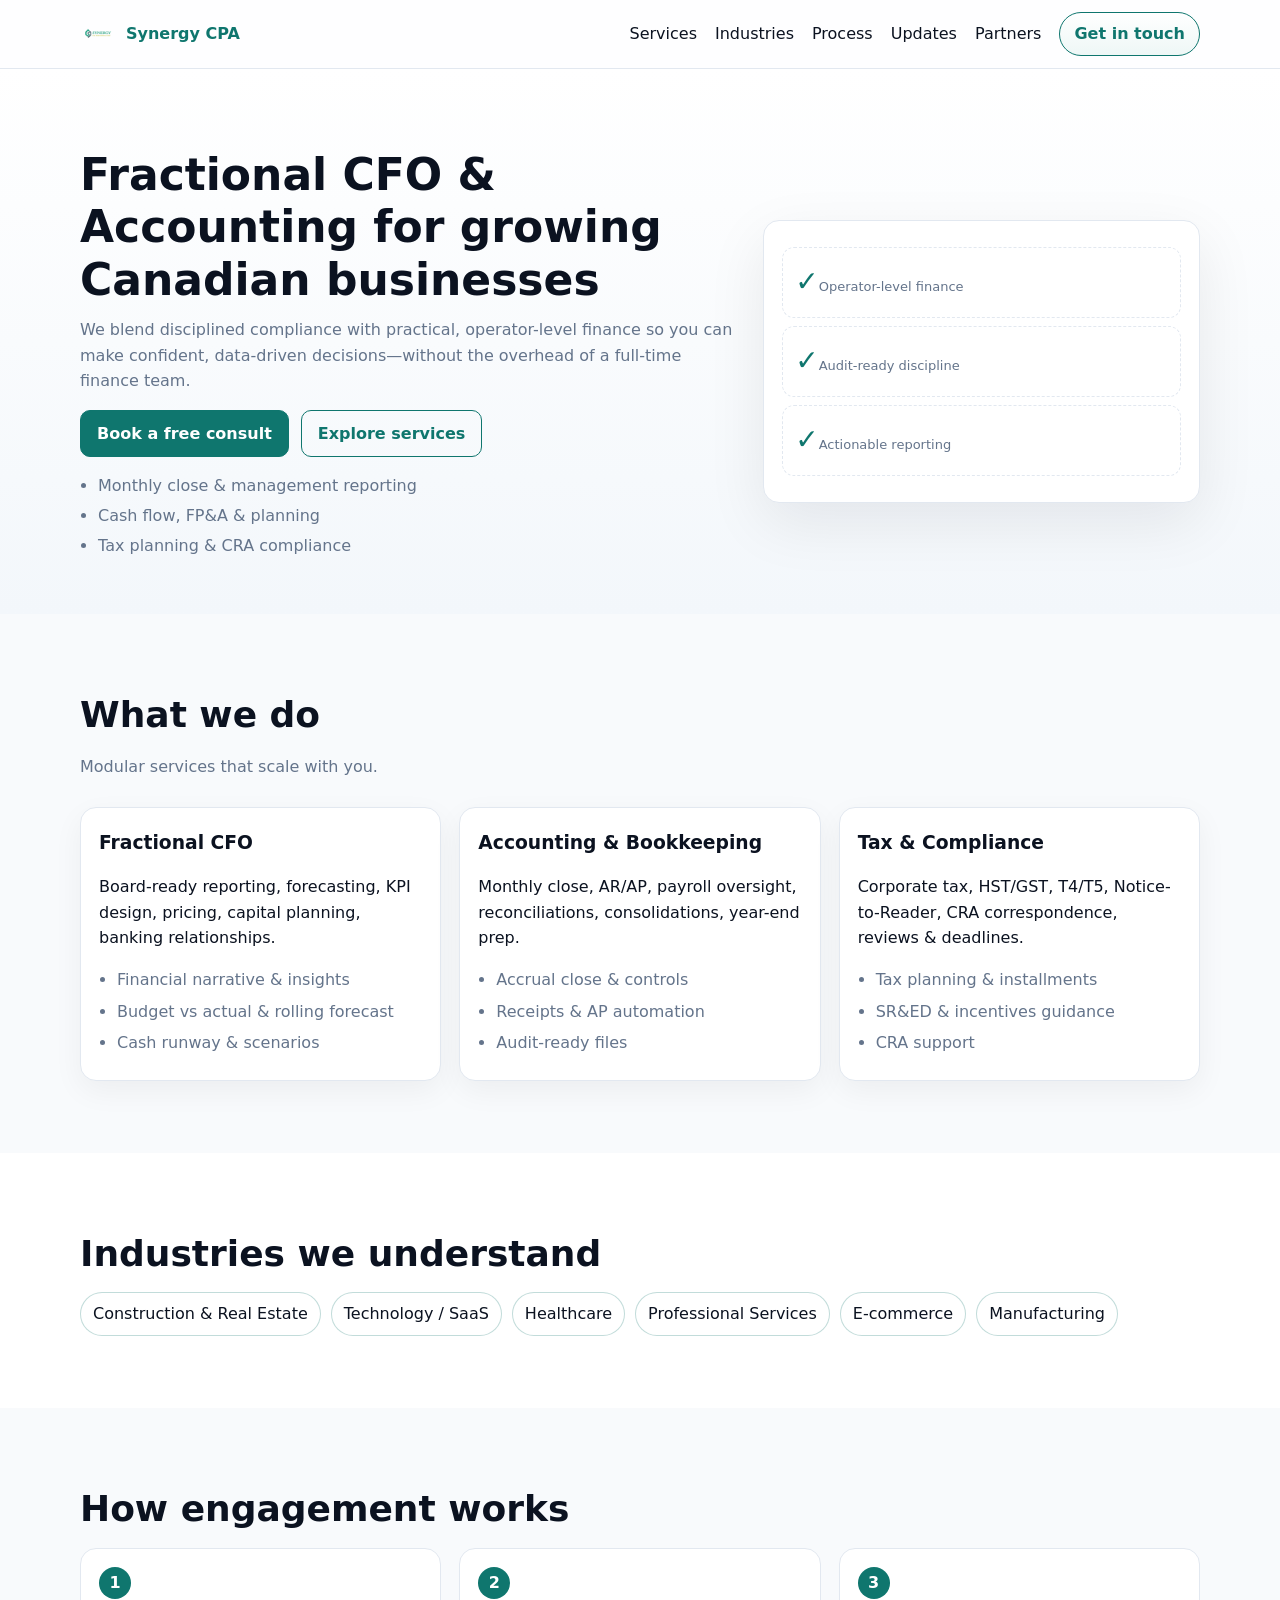
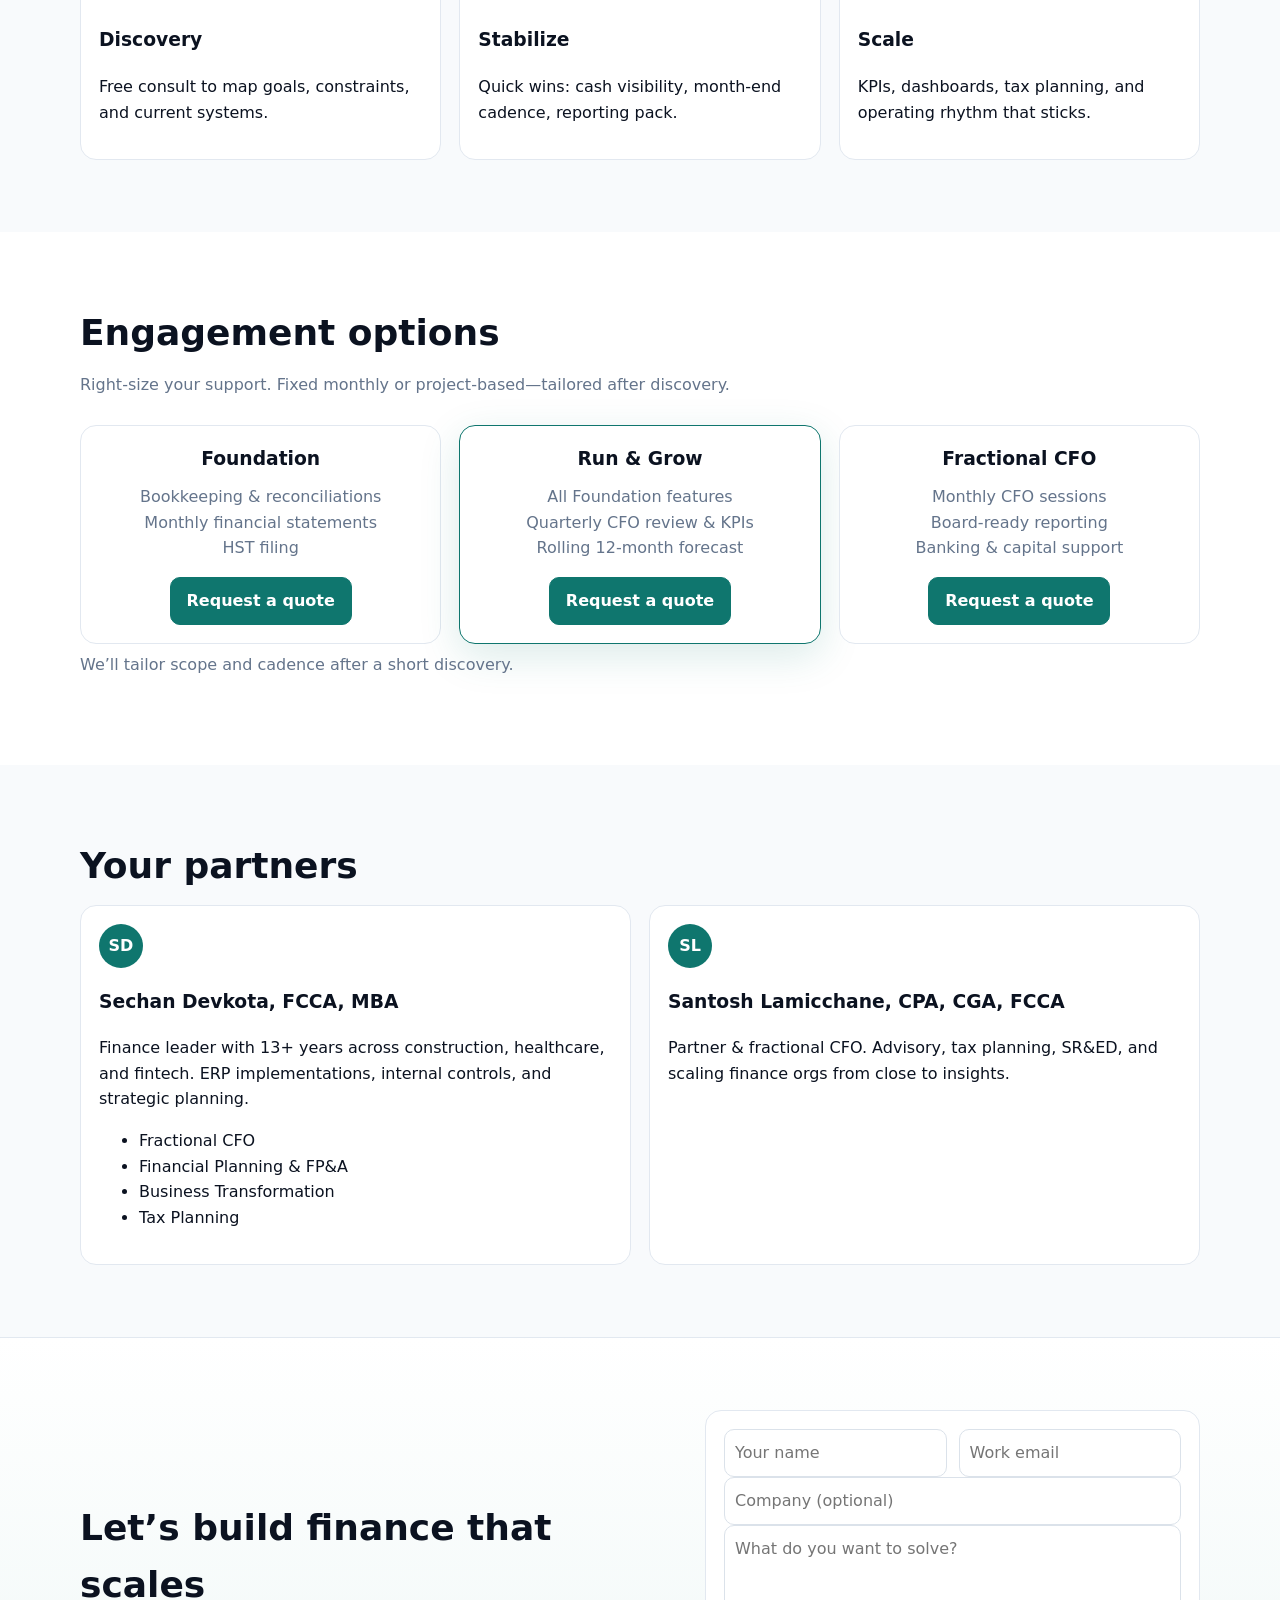
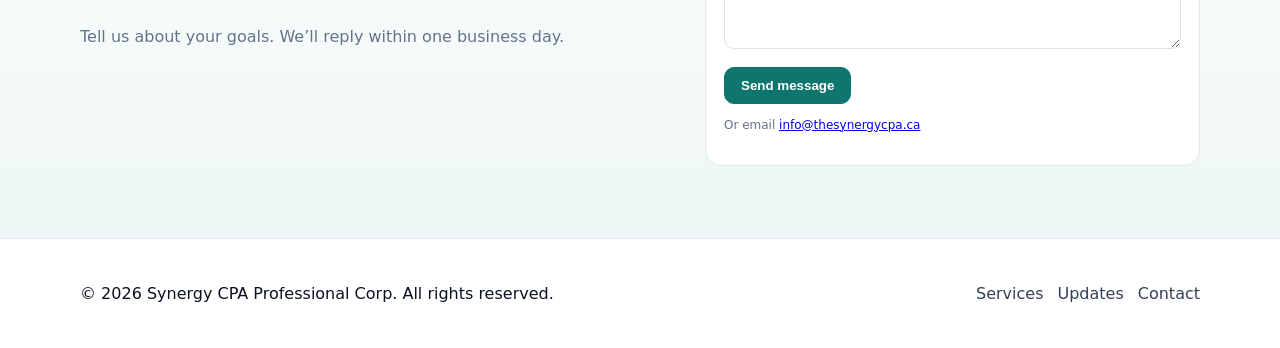
==== index.html @ 179e1e21 "Update index.html" ====
<!doctype html>
<html lang="en-CA">
<head>
  <meta charset="utf-8">
  <meta name="viewport" content="width=device-width,initial-scale=1">
  <title>Synergy CPA Professional Corp. | Fractional CFO • Accounting • Tax</title>
  <meta name="description" content="Synergy CPA — Fractional CFO, accounting, bookkeeping, FP&A and tax planning for growing Canadian businesses.">
  <meta name="robots" content="index,follow">

  <!-- Open Graph -->
  <meta property="og:title" content="Synergy CPA Professional Corp.">
  <meta property="og:description" content="Fractional CFO, Accounting, FP&A & Tax for growing Canadian businesses.">
  <meta property="og:type" content="website">
  <meta property="og:url" content="https://thesynergycpa.ca/">
  <meta property="og:image" content="https://thesynergycpa.ca/logo.png">

  <link rel="icon" href="favicon.ico">
  <link rel="stylesheet" href="styles.css">

  <!-- Schema.org (updated email) -->
  <script type="application/ld+json">
  {
    "@context": "https://schema.org",
    "@type": "Organization",
    "name": "Synergy CPA Professional Corp.",
    "url": "https://thesynergycpa.ca",
    "logo": "https://thesynergycpa.ca/logo.png",
    "address": { "@type": "PostalAddress", "addressLocality": "Toronto", "addressRegion": "ON", "addressCountry": "CA" },
    "contactPoint": [{ "@type": "ContactPoint", "contactType": "customer support", "email": "info@thesynergycpa.ca" }]
  }
  </script>
</head>
<body>

  <!-- Header / Nav -->
  <header class="site-header">
    <div class="container nav-wrap">
      <a href="#home" class="brand">
        <img src="logo.png" alt="Synergy CPA logo">
        <span>Synergy CPA</span>
      </a>

      <button id="menuBtn" class="menu-btn" aria-label="Toggle menu">
        <span></span><span></span><span></span>
      </button>

      <nav id="nav" class="nav">
        <a href="#services">Services</a>
        <a href="#industries">Industries</a>
        <a href="#process">Process</a>
        <a href="updates.html">Updates</a>
        <a href="#about">Partners</a>
        <a class="cta" href="#contact">Get in touch</a>
      </nav>
    </div>
  </header>

  <!-- Hero (cleaned; no White Rose Park stats) -->
  <section id="home" class="hero">
    <div class="container hero-inner">
      <div class="hero-copy">
        <h1>Fractional CFO & Accounting for growing Canadian businesses</h1>
        <p>We blend disciplined compliance with practical, operator-level finance so you can make confident, data-driven decisions—without the overhead of a full-time finance team.</p>
        <div class="hero-cta">
          <a class="btn btn-primary" href="#contact">Book a free consult</a>
          <a class="btn btn-ghost" href="#services">Explore services</a>
        </div>
        <ul class="hero-bullets">
          <li>Monthly close & management reporting</li>
          <li>Cash flow, FP&A & planning</li>
          <li>Tax planning & CRA compliance</li>
        </ul>
      </div>

      <!-- Replace the old metrics card with trust-pillars (no numbers) -->
      <div class="hero-card">
        <div class="stat"><span class="num">✓</span><span class="label">Operator-level finance</span></div>
        <div class="stat"><span class="num">✓</span><span class="label">Audit-ready discipline</span></div>
        <div class="stat"><span class="num">✓</span><span class="label">Actionable reporting</span></div>
      </div>
    </div>
  </section>

  <!-- Services -->
  <section id="services" class="section">
    <div class="container">
      <h2 class="section-title">What we do</h2>
      <p class="section-subtitle">Modular services that scale with you.</p>

      <div class="cards">
        <article class="card">
          <h3>Fractional CFO</h3>
          <p>Board-ready reporting, forecasting, KPI design, pricing, capital planning, banking relationships.</p>
          <ul class="checklist">
            <li>Financial narrative & insights</li>
            <li>Budget vs actual & rolling forecast</li>
            <li>Cash runway & scenarios</li>
          </ul>
        </article>

        <article class="card">
          <h3>Accounting & Bookkeeping</h3>
          <p>Monthly close, AR/AP, payroll oversight, reconciliations, consolidations, year-end prep.</p>
          <ul class="checklist">
            <li>Accrual close & controls</li>
            <li>Receipts & AP automation</li>
            <li>Audit-ready files</li>
          </ul>
        </article>

        <article class="card">
          <h3>Tax & Compliance</h3>
          <p>Corporate tax, HST/GST, T4/T5, Notice-to-Reader, CRA correspondence, reviews & deadlines.</p>
          <ul class="checklist">
            <li>Tax planning & installments</li>
            <li>SR&ED & incentives guidance</li>
            <li>CRA support</li>
          </ul>
        </article>
      </div>
    </div>
  </section>

  <!-- Industries -->
  <section id="industries" class="section alt">
    <div class="container">
      <h2 class="section-title">Industries we understand</h2>
      <div class="pill-grid">
        <span class="pill">Construction & Real Estate</span>
        <span class="pill">Technology / SaaS</span>
        <span class="pill">Healthcare</span>
        <span class="pill">Professional Services</span>
        <span class="pill">E-commerce</span>
        <span class="pill">Manufacturing</span>
      </div>
    </div>
  </section>

  <!-- Process -->
  <section id="process" class="section">
    <div class="container">
      <h2 class="section-title">How engagement works</h2>
      <div class="steps">
        <div class="step">
          <span class="step-num">1</span>
          <h3>Discovery</h3>
          <p>Free consult to map goals, constraints, and current systems.</p>
        </div>
        <div class="step">
          <span class="step-num">2</span>
          <h3>Stabilize</h3>
          <p>Quick wins: cash visibility, month-end cadence, reporting pack.</p>
        </div>
        <div class="step">
          <span class="step-num">3</span>
          <h3>Scale</h3>
          <p>KPIs, dashboards, tax planning, and operating rhythm that sticks.</p>
        </div>
      </div>
    </div>
  </section>

  <!-- Engagement Options (no pricing) -->
  <section id="engagement" class="section alt">
    <div class="container">
      <h2 class="section-title">Engagement options</h2>
      <p class="section-subtitle">Right-size your support. Fixed monthly or project-based—tailored after discovery.</p>

      <div class="pricing">
        <div class="price-card">
          <h3>Foundation</h3>
          <ul>
            <li>Bookkeeping & reconciliations</li>
            <li>Monthly financial statements</li>
            <li>HST filing</li>
          </ul>
          <a class="btn btn-primary" href="#contact">Request a quote</a>
        </div>

        <div class="price-card featured">
          <h3>Run & Grow</h3>
          <ul>
            <li>All Foundation features</li>
            <li>Quarterly CFO review & KPIs</li>
            <li>Rolling 12-month forecast</li>
          </ul>
          <a class="btn btn-primary" href="#contact">Request a quote</a>
        </div>

        <div class="price-card">
          <h3>Fractional CFO</h3>
          <ul>
            <li>Monthly CFO sessions</li>
            <li>Board-ready reporting</li>
            <li>Banking & capital support</li>
          </ul>
          <a class="btn btn-primary" href="#contact">Request a quote</a>
        </div>
      </div>
      <p class="small-note">We’ll tailor scope and cadence after a short discovery.</p>
    </div>
  </section>

  <!-- Partners -->
  <section id="about" class="section">
    <div class="container">
      <h2 class="section-title">Your partners</h2>
      <div class="partners">
        <div class="partner">
          <div class="avatar initials">SD</div>
          <h3>Sechan Devkota, FCCA, MBA</h3>
          <p>Finance leader with 13+ years across construction, healthcare, and fintech. ERP implementations, internal controls, and strategic planning.</p>
          <ul class="checklist">
            <li>Fractional CFO</li>
            <li>Financial Planning & FP&amp;A</li>
            <li>Business Transformation</li>
            <li>Tax Planning</li>
          </ul>
        </div>
        <div class="partner">
          <div class="avatar initials">SL</div>
          <h3>Santosh Lamicchane, CPA, CGA, FCCA</h3>
          <p>Partner & fractional CFO. Advisory, tax planning, SR&ED, and scaling finance orgs from close to insights.</p>
        </div>
      </div>
    </div>
  </section>

  <!-- Contact -->
  <section id="contact" class="section cta">
    <div class="container cta-inner">
      <div>
        <h2 class="section-title">Let’s build finance that scales</h2>
        <p class="section-subtitle">Tell us about your goals. We’ll reply within one business day.</p>
      </div>

      <!-- Replace action with your Formspree endpoint when ready -->
      <form class="contact-form" action="https://formspree.io/f/your-form-id" method="POST">
        <div class="grid">
          <input name="name" required placeholder="Your name">
          <input name="email" type="email" required placeholder="Work email">
        </div>
        <input name="company" placeholder="Company (optional)">
        <textarea name="message" rows="4" placeholder="What do you want to solve?"></textarea>
        <button class="btn btn-primary" type="submit">Send message</button>
        <p class="tiny">Or email <a href="mailto:info@thesynergycpa.ca">info@thesynergycpa.ca</a></p>
      </form>
    </div>
  </section>

  <!-- Footer -->
  <footer class="site-footer">
    <div class="container foot">
      <p>© <span id="y"></span> Synergy CPA Professional Corp. All rights reserved.</p>
      <nav class="foot-nav">
        <a href="#services">Services</a>
        <a href="updates.html">Updates</a>
        <a href="#contact">Contact</a>
      </nav>
    </div>
  </footer>

  <script src="script.js"></script>
  <script>document.getElementById('y').textContent=new Date().getFullYear()</script>
</body>
</html>

</body>
</html>
---- styles.css ----
:root{
  --teal:#0F766E;
  --teal-700:#0B5F59;
  --lime:#A3E635;
  --ink:#0B1220;
  --muted:#64748B;
  --bg:#F8FAFC;
  --card:#FFFFFF;
  --ring:rgba(15,118,110,.25);
}

*{box-sizing:border-box}
html,body{margin:0;padding:0}
body{
  background:var(--bg);
  color:var(--ink);
  font-family: system-ui,-apple-system,Segoe UI,Roboto,Helvetica,Arial;
  line-height:1.6;
}

/* Layout helpers */
.container{width:min(1120px,92vw);margin-inline:auto}
.section{padding:72px 0}
.section.alt{background:#FFFFFF}
.section-title{font-size:clamp(26px,4vw,36px);margin:0 0 10px}
.section-subtitle{color:var(--muted);margin:0 0 28px}

/* Header */
.site-header{
  position:sticky;top:0;z-index:50;
  background:#ffffffCC;backdrop-filter:saturate(150%) blur(6px);
  border-bottom:1px solid #e2e8f0;
}
.nav-wrap{display:flex;align-items:center;justify-content:space-between;padding:12px 0}
.brand{display:flex;align-items:center;gap:10px;color:var(--teal);text-decoration:none;font-weight:800}
.brand img{width:36px;height:36px;object-fit:contain}

.nav{display:flex;gap:18px;align-items:center}
.nav a{color:#0b1220;text-decoration:none}
.nav a:hover{color:var(--teal)}
.nav .cta{padding:8px 14px;border:1px solid var(--teal);border-radius:999px;color:var(--teal);font-weight:600}
.nav .cta:hover{background:var(--teal);color:#fff}

/* mobile menu */
.menu-btn{display:none;background:none;border:0;gap:4px}
.menu-btn span{display:block;width:22px;height:2px;background:#0b1220}

/* Hero */
.hero{padding:80px 0 40px;background:linear-gradient(180deg,#ffffff 0,#f3f7fb 100%)}
.hero-inner{display:grid;grid-template-columns:1.2fr .8fr;gap:28px;align-items:center}
.hero-copy h1{font-size:clamp(28px,4.6vw,44px);line-height:1.2;margin:0 0 10px}
.hero-copy p{color:var(--muted);margin:0 0 16px}
.hero-cta{display:flex;gap:12px;margin:10px 0 16px}
.hero-bullets{padding-left:18px;color:var(--muted)}
.hero-bullets li{margin:4px 0}

.hero-card{
  background:#fff;border:1px solid #e2e8f0;border-radius:16px;padding:18px;
  box-shadow:0 20px 60px rgba(2,6,23,.08);
}
.stat{padding:12px;border-radius:12px;margin:8px 0;border:1px dashed #e2e8f0}
.stat .num{font-size:28px;font-weight:800;color:var(--teal)}
.stat .label{font-size:13px;color:var(--muted)}

/* Buttons */
.btn{display:inline-block;text-decoration:none;border-radius:10px;font-weight:700}
.btn-primary{background:var(--teal);color:#fff;padding:10px 16px;border:1px solid var(--teal)}
.btn-primary:hover{background:var(--teal-700)}
.btn-ghost{padding:10px 16px;border:1px solid var(--teal);color:var(--teal)}
.btn-ghost:hover{background:var(--teal);color:#fff}

/* Cards (services) */
.cards{display:grid;grid-template-columns:repeat(3,1fr);gap:18px}
.card{background:#fff;border:1px solid #e2e8f0;border-radius:16px;padding:18px;box-shadow:0 10px 30px rgba(2,6,23,.05)}
.card h3{margin:2px 0 6px}
.card .checklist{margin:10px 0 0;padding-left:18px;color:var(--muted)}
.card .checklist li{margin:6px 0}

/* Pills (industries) */
.pill-grid{display:flex;flex-wrap:wrap;gap:10px}
.pill{padding:8px 12px;border-radius:999px;border:1px solid var(--ring);background:#ffffff;color:#0b1220}

/* Steps (process) */
.steps{display:grid;grid-template-columns:repeat(3,1fr);gap:18px}
.step{background:#fff;border:1px solid #e2e8f0;border-radius:16px;padding:18px}
.step-num{display:inline-grid;place-items:center;width:32px;height:32px;border-radius:50%;background:var(--teal);color:#fff;font-weight:700;margin-bottom:8px}

/* Pricing */
.pricing{display:grid;grid-template-columns:repeat(3,1fr);gap:18px}
.price-card{background:#fff;border:1px solid #e2e8f0;border-radius:16px;padding:18px;text-align:center}
.price-card h3{margin:0 0 6px}
.price{font-size:34px;font-weight:800;margin:10px 0;color:var(--teal)}
.price span{font-size:16px;color:#334155}
.price-card ul{list-style:none;padding:0;margin:10px 0 16px;color:var(--muted)}
.price-card.featured{border-color:var(--teal);box-shadow:0 12px 40px rgba(15,118,110,.15)}

/* Partners */
.partners{display:grid;grid-template-columns:repeat(2,1fr);gap:18px}
.partner{background:#fff;border:1px solid #e2e8f0;border-radius:16px;padding:18px}
.avatar{width:44px;height:44px;border-radius:50%;background:var(--teal);color:#fff;display:grid;place-items:center;font-weight:800;margin-bottom:8px}

/* CTA / Contact */
.cta{background:linear-gradient(180deg,#ffffff 0,#eef7f6 100%);border-top:1px solid #e2e8f0}
.cta-inner{display:grid;grid-template-columns:1.1fr .9fr;gap:20px;align-items:center}
.contact-form{background:#fff;border:1px solid #e2e8f0;border-radius:16px;padding:18px}
.contact-form .grid{display:grid;grid-template-columns:1fr 1fr;gap:12px}
.contact-form input,.contact-form textarea{
  width:100%;padding:10px;border-radius:10px;border:1px solid #dbe2ea;font:inherit
}
.contact-form button{margin-top:10px}
.tiny{font-size:12px;color:var(--muted)}
.small-note{color:var(--muted);margin-top:8px}

/* Footer */
.site-footer{padding:26px 0;border-top:1px solid #e2e8f0;background:#fff}
.foot{display:flex;justify-content:space-between;gap:12px;align-items:center}
.foot-nav{display:flex;gap:14px}
.foot-nav a{color:#334155;text-decoration:none}
.foot-nav a:hover{color:var(--teal)}

/* Responsive */
@media (max-width: 980px){
  .hero-inner,.cards,.steps,.pricing,.partners,.cta-inner{grid-template-columns:1fr}
  .contact-form .grid{grid-template-columns:1fr}
  .nav{position:fixed;inset:56px 0 auto 0;transform:translateY(-20px);opacity:0;pointer-events:none;transition:.2s;
       background:#fff;border-bottom:1px solid #e2e8f0;display:grid;gap:10px;padding:16px}
  .menu-btn{display:grid}
}
.nav.open{opacity:1;pointer-events:auto;transform:translateY(0)}
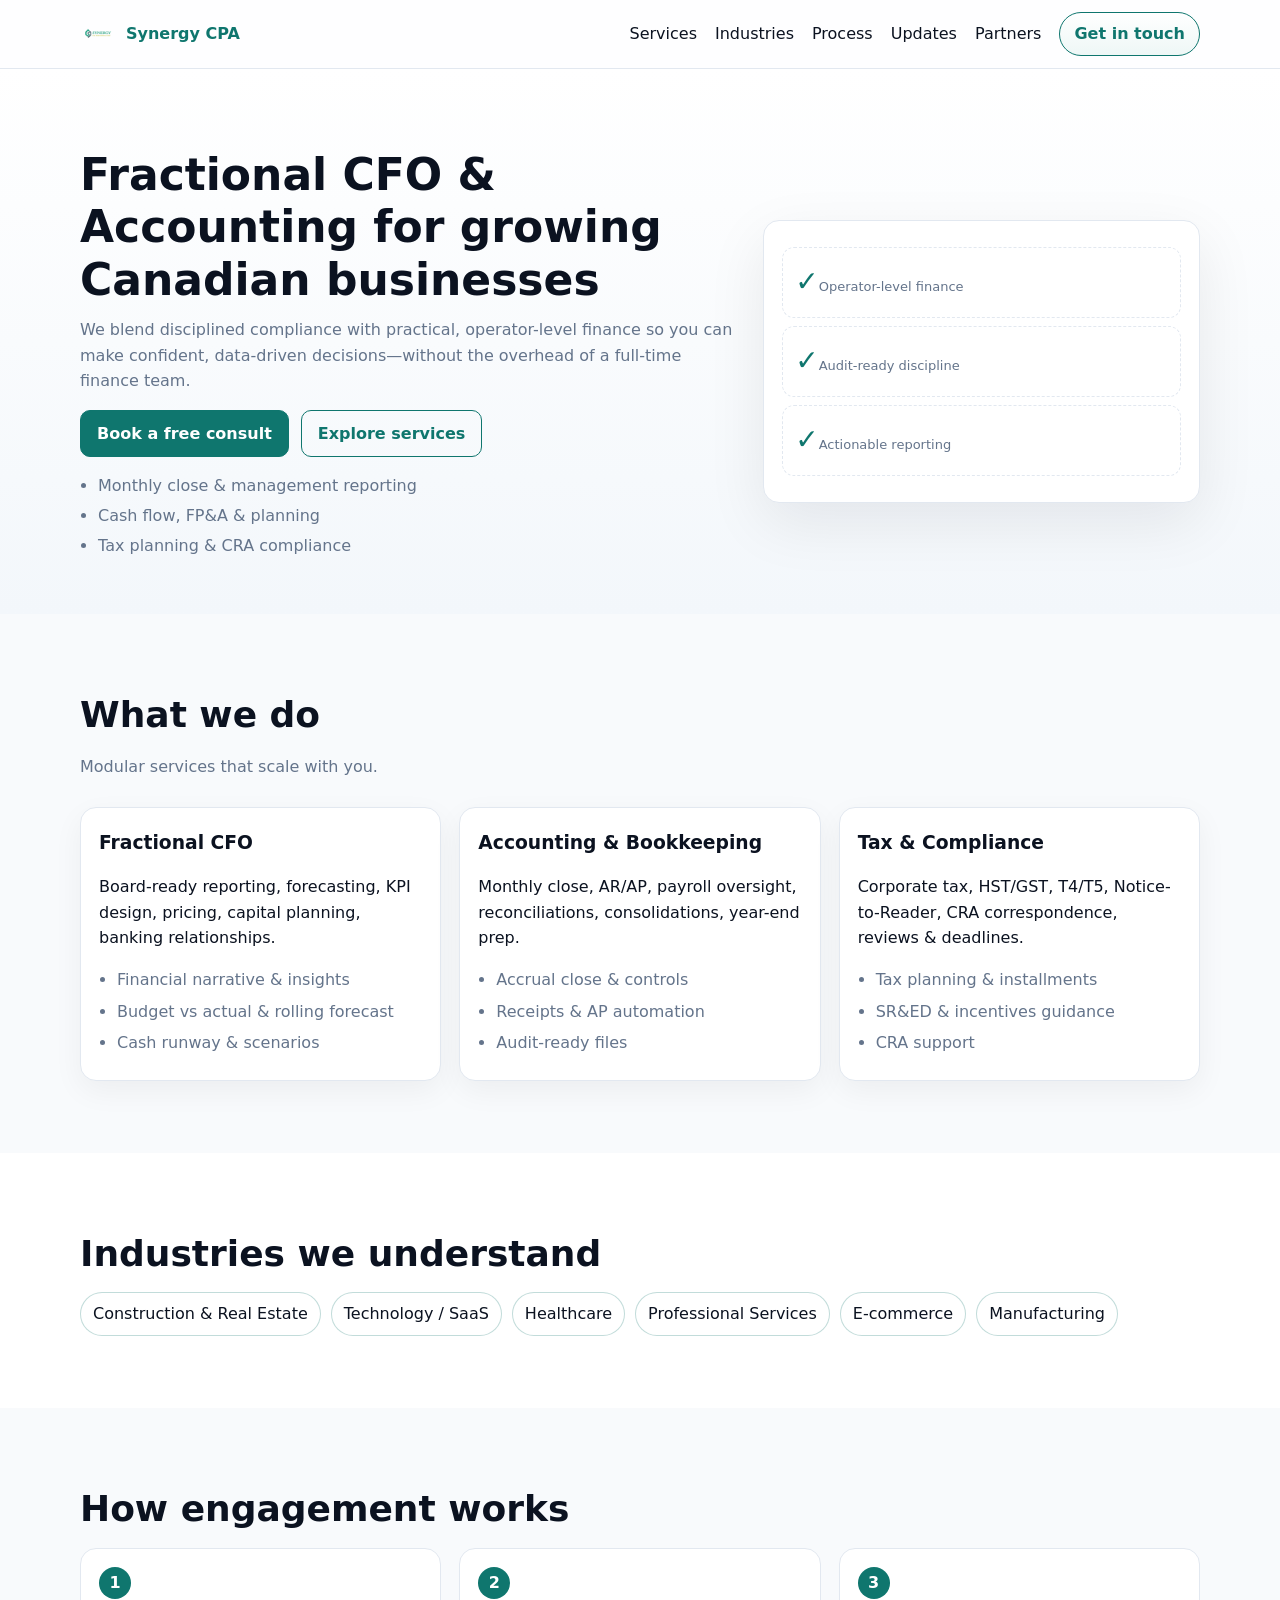
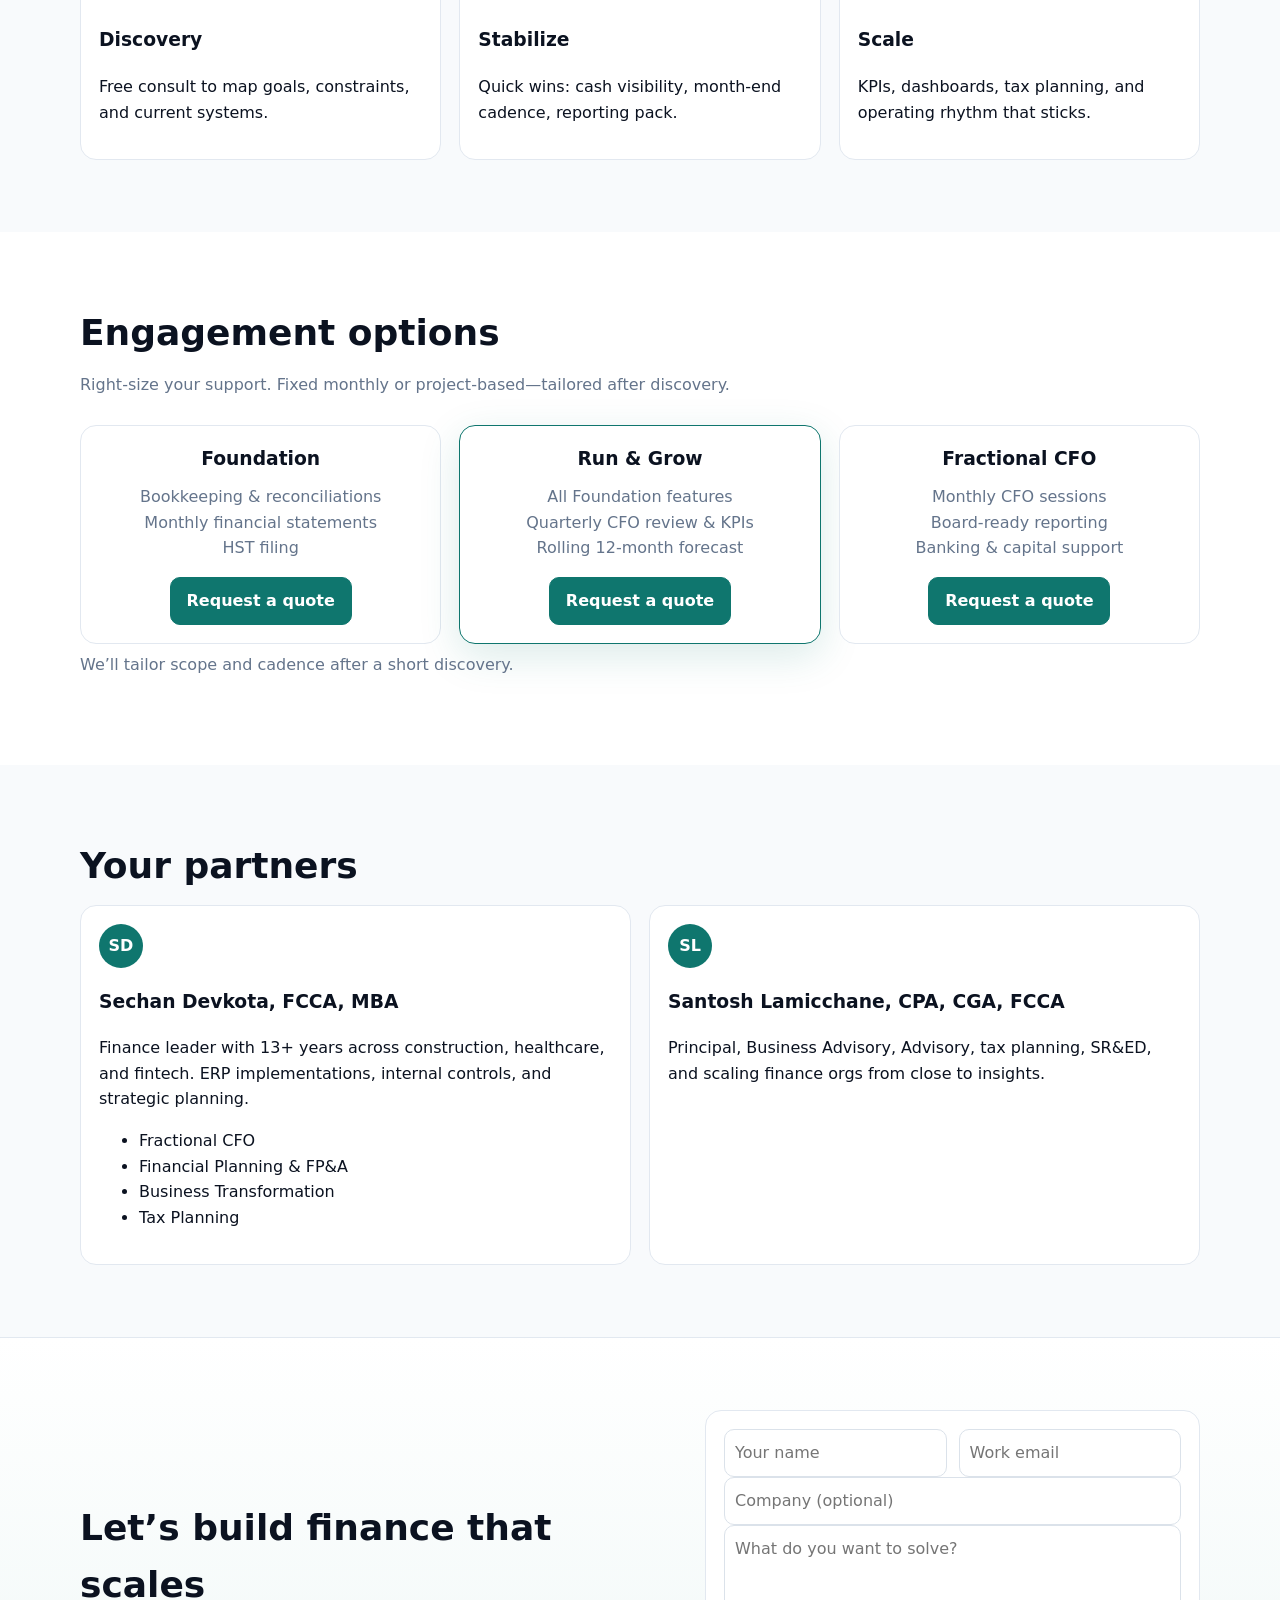
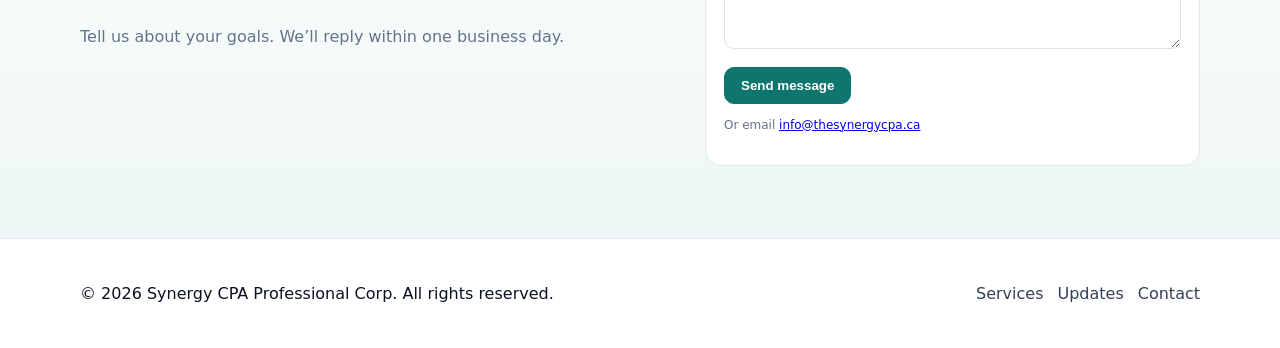
==== commit 8c0bb4e9: "Update index.html" ====
--- a/index.html
+++ b/index.html
@@ -220,7 +220,7 @@
         <div class="partner">
           <div class="avatar initials">SL</div>
           <h3>Santosh Lamicchane, CPA, CGA, FCCA</h3>
-          <p>Partner & fractional CFO. Advisory, tax planning, SR&ED, and scaling finance orgs from close to insights.</p>
+          <p>Principal, Business Advisory, Advisory, tax planning, SR&ED, and scaling finance orgs from close to insights.</p>
         </div>
       </div>
     </div>
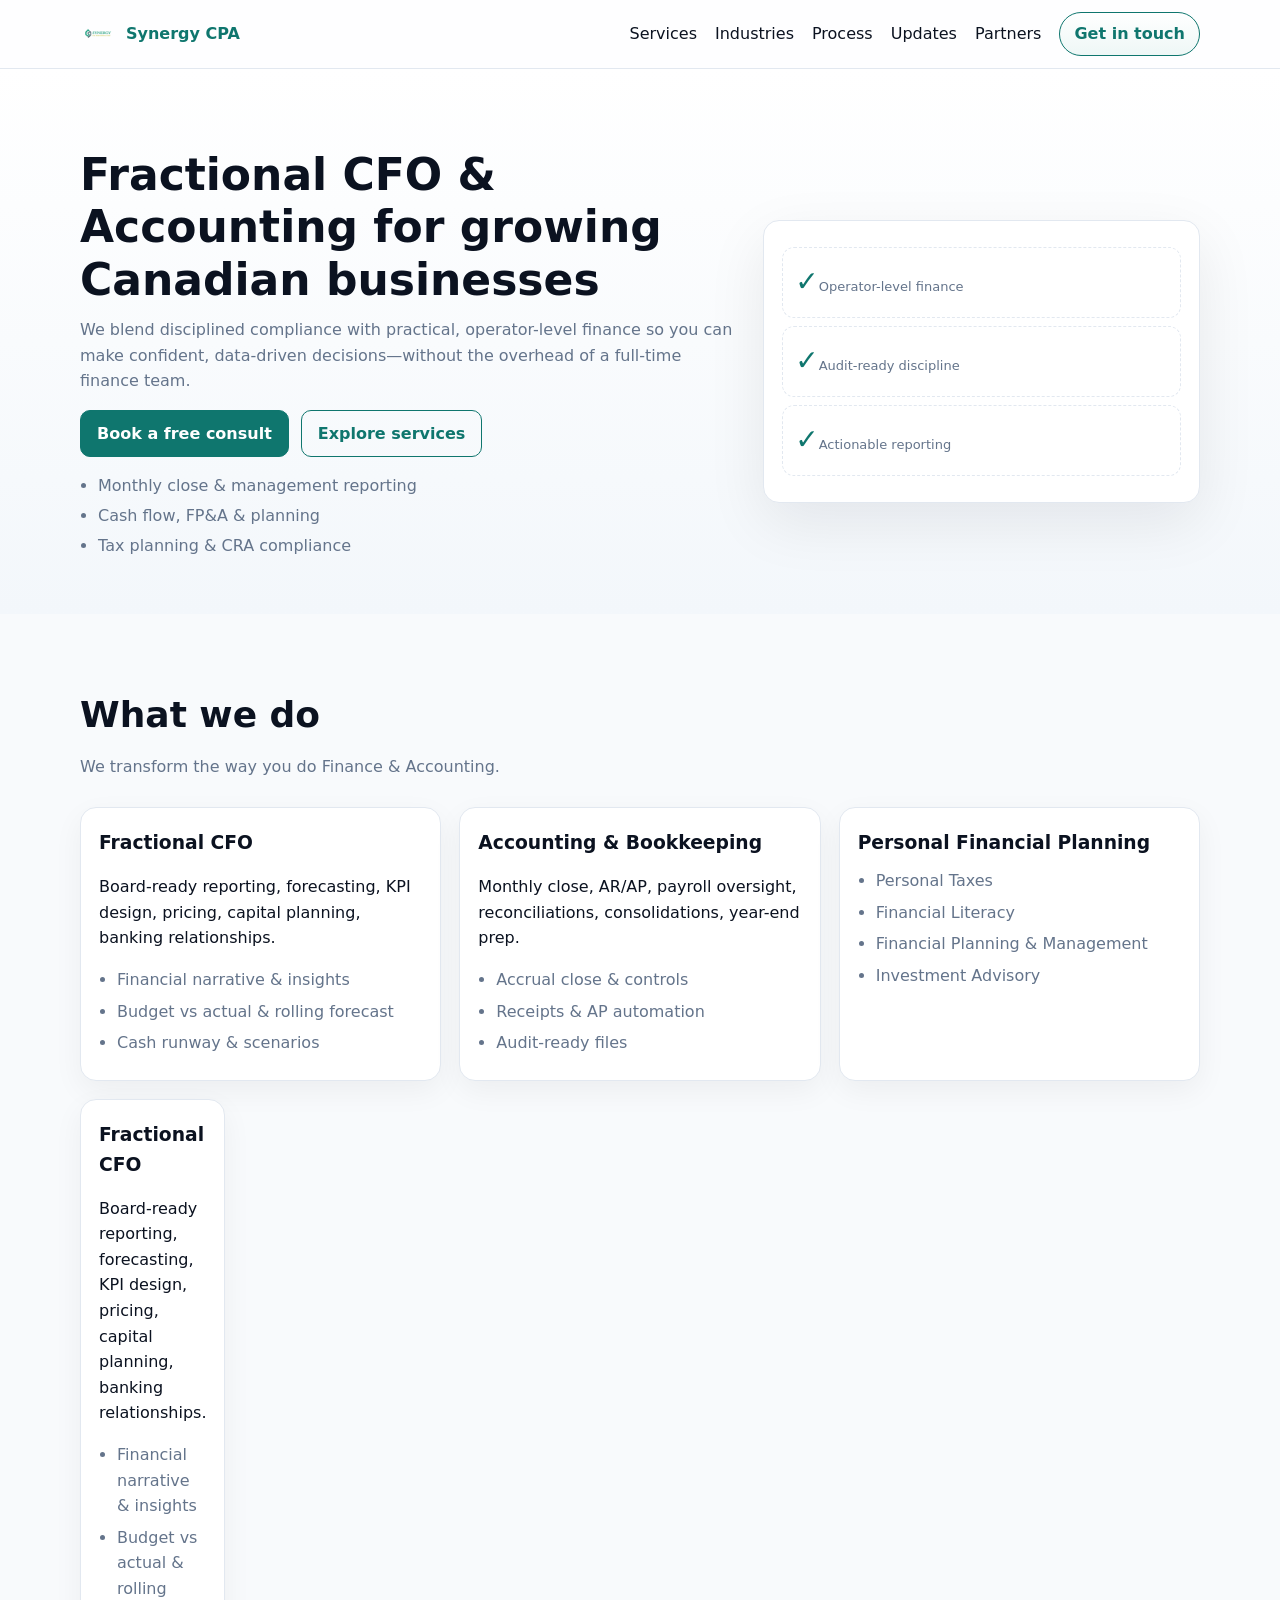
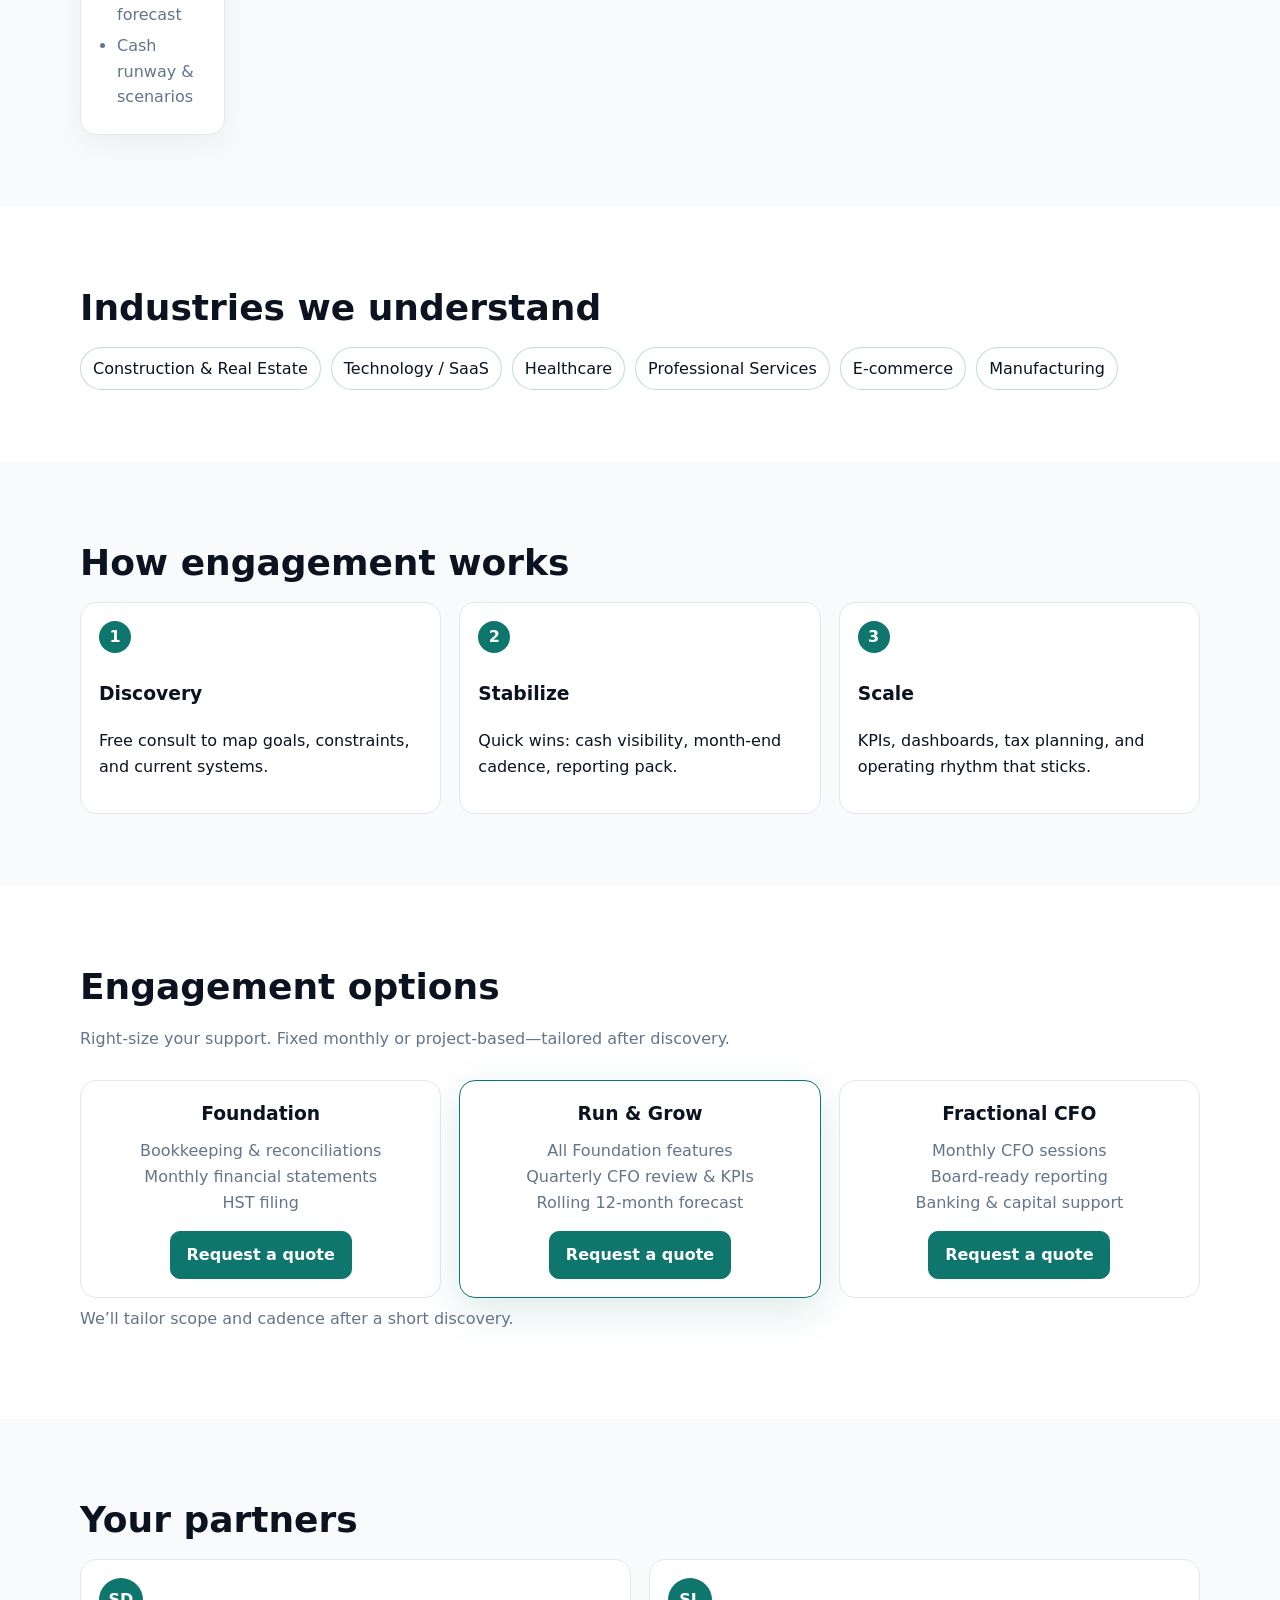
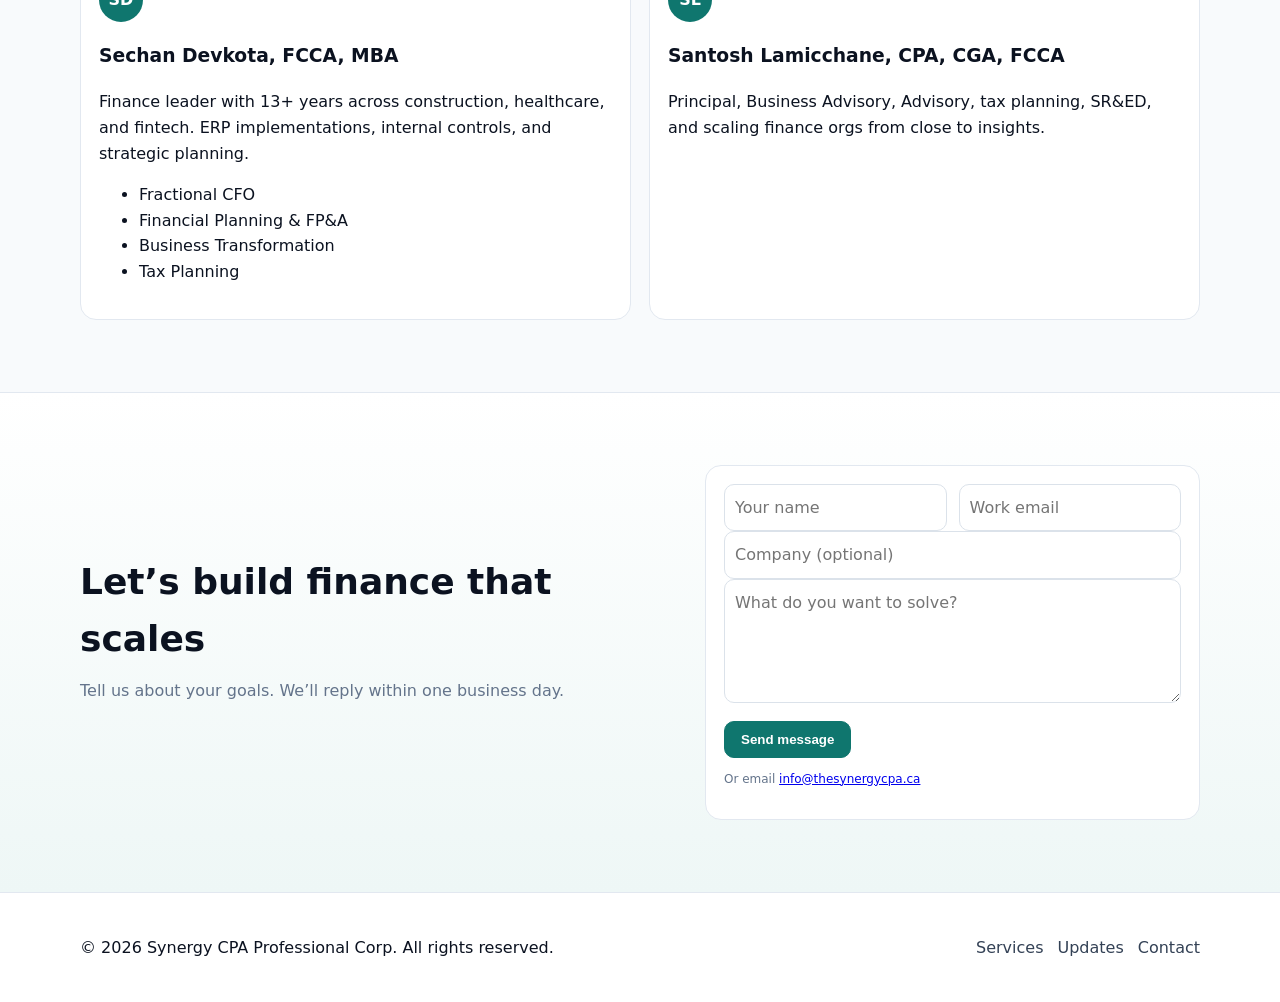
==== commit 9cb93356: "Update index.html" ====
--- a/index.html
+++ b/index.html
@@ -85,7 +85,7 @@
   <section id="services" class="section">
     <div class="container">
       <h2 class="section-title">What we do</h2>
-      <p class="section-subtitle">Modular services that scale with you.</p>
+      <p class="section-subtitle">We transform the way you do Finance & Accounting.</p>
 
       <div class="cards">
         <article class="card">
@@ -109,12 +109,23 @@
         </article>
 
         <article class="card">
-          <h3>Tax & Compliance</h3>
-          <p>Corporate tax, HST/GST, T4/T5, Notice-to-Reader, CRA correspondence, reviews & deadlines.</p>
-          <ul class="checklist">
-            <li>Tax planning & installments</li>
-            <li>SR&ED & incentives guidance</li>
-            <li>CRA support</li>
+          <h3>Personal Financial Planning</h3>
+           <ul class="checklist">
+            <li>Personal Taxes</li>
+            <li>Financial Literacy</li>
+            <li>Financial Planning & Management</li>
+             <li>Investment Advisory</li>
+          </ul>
+        </article>
+
+    <div class="cards">
+        <article class="card">
+          <h3>Fractional CFO</h3>
+          <p>Board-ready reporting, forecasting, KPI design, pricing, capital planning, banking relationships.</p>
+          <ul class="checklist">
+            <li>Financial narrative & insights</li>
+            <li>Budget vs actual & rolling forecast</li>
+            <li>Cash runway & scenarios</li>
           </ul>
         </article>
       </div>
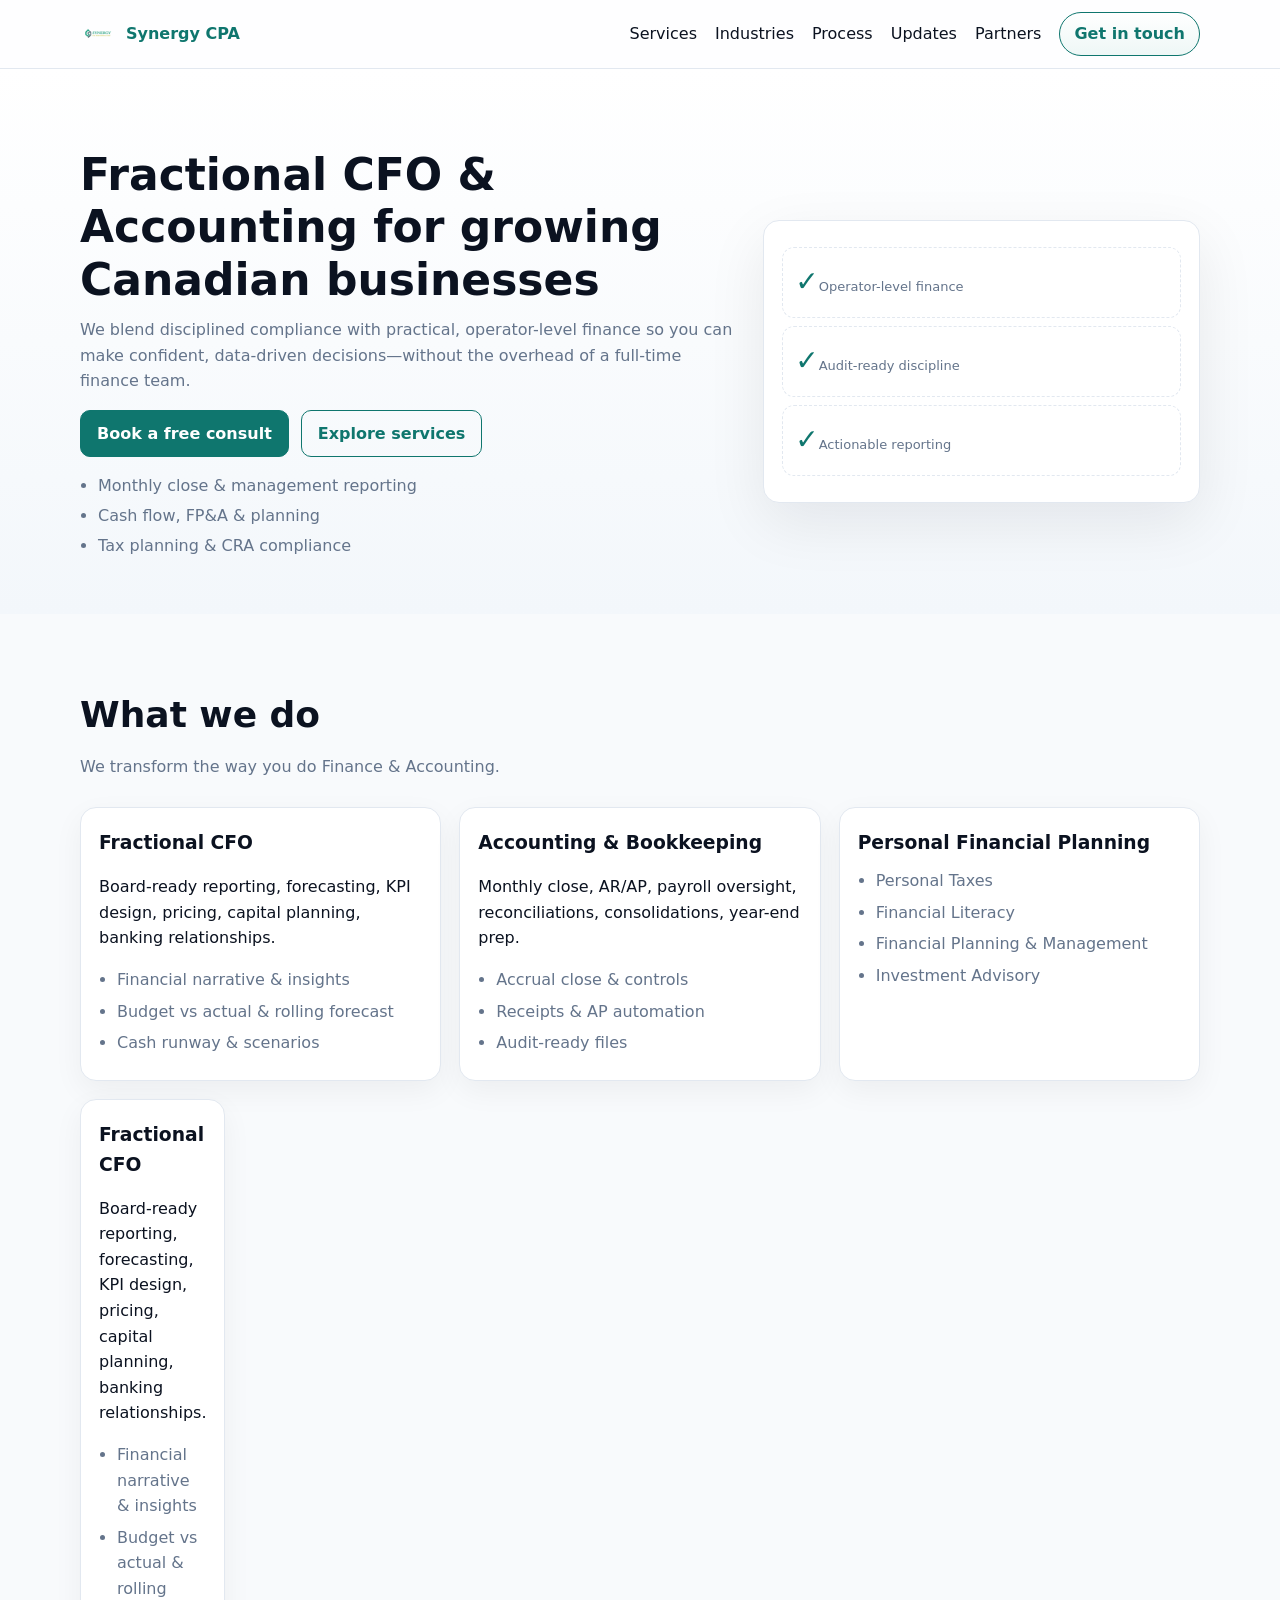
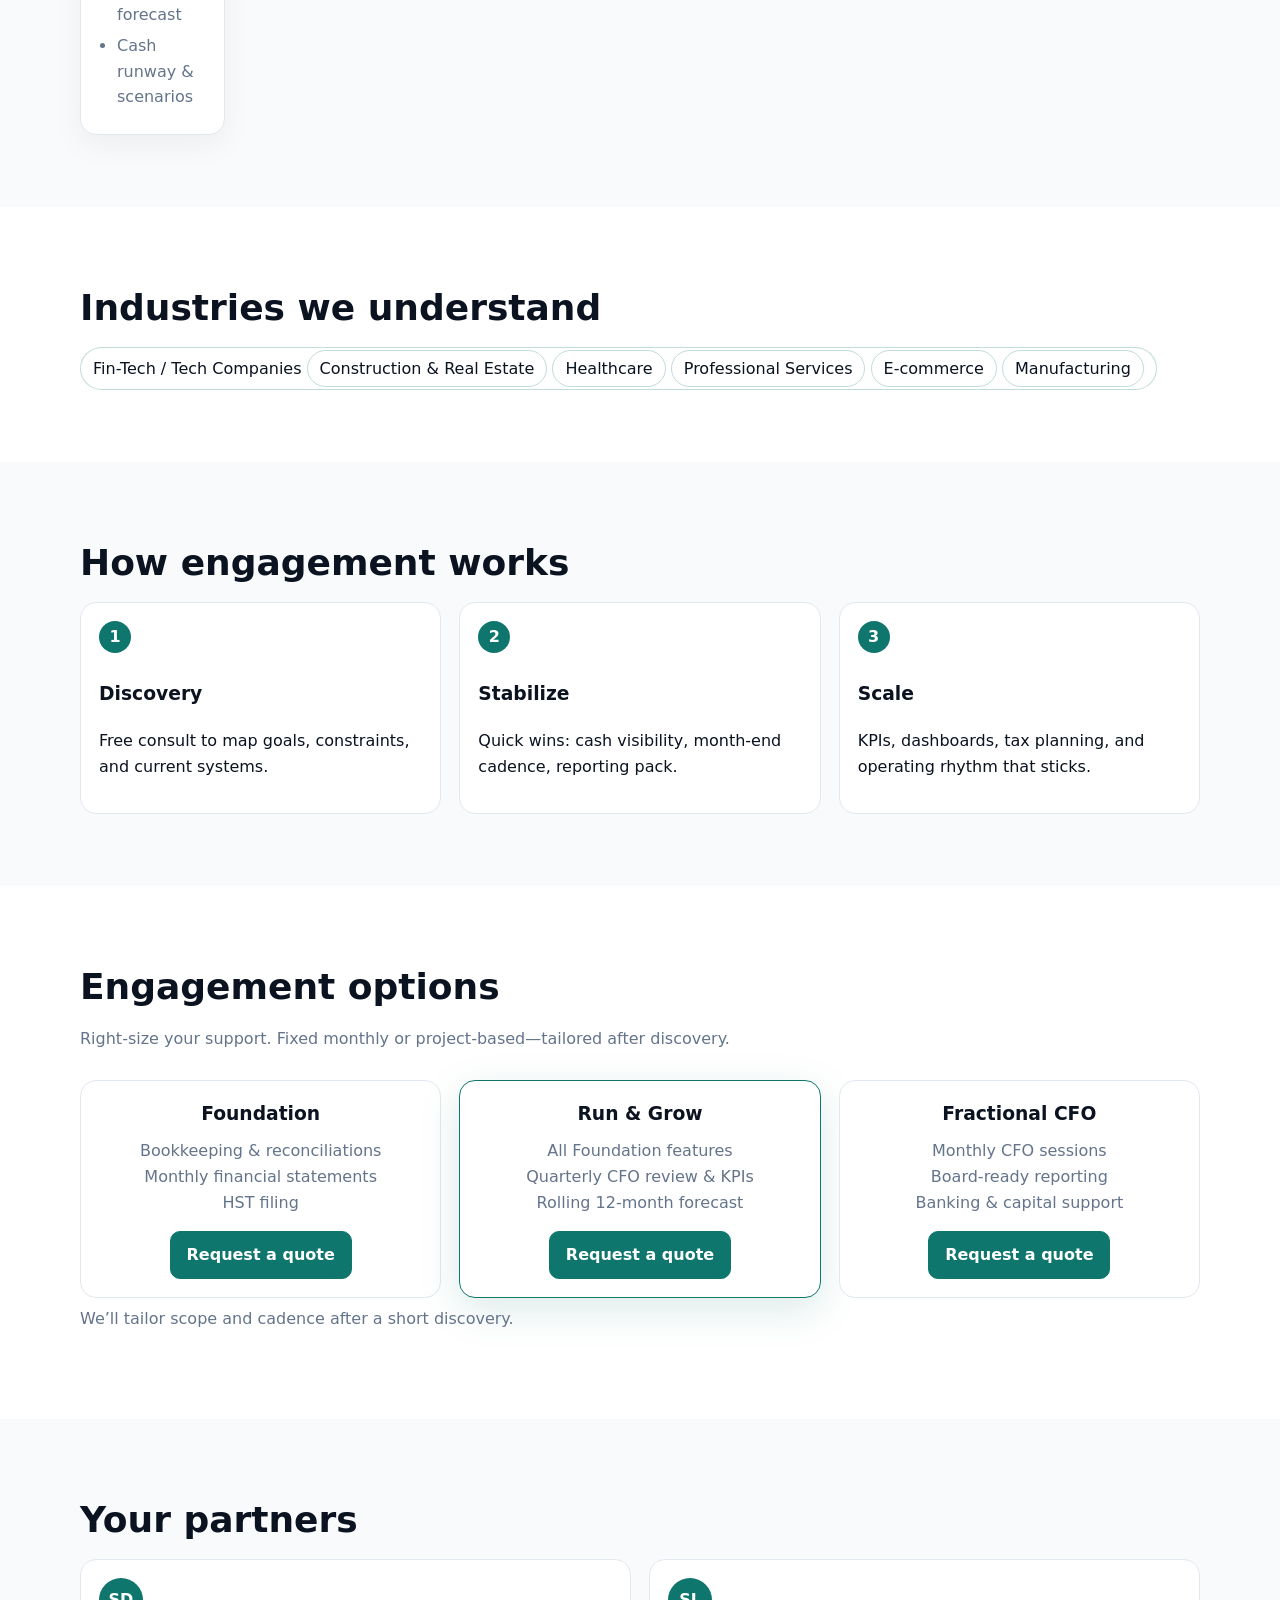
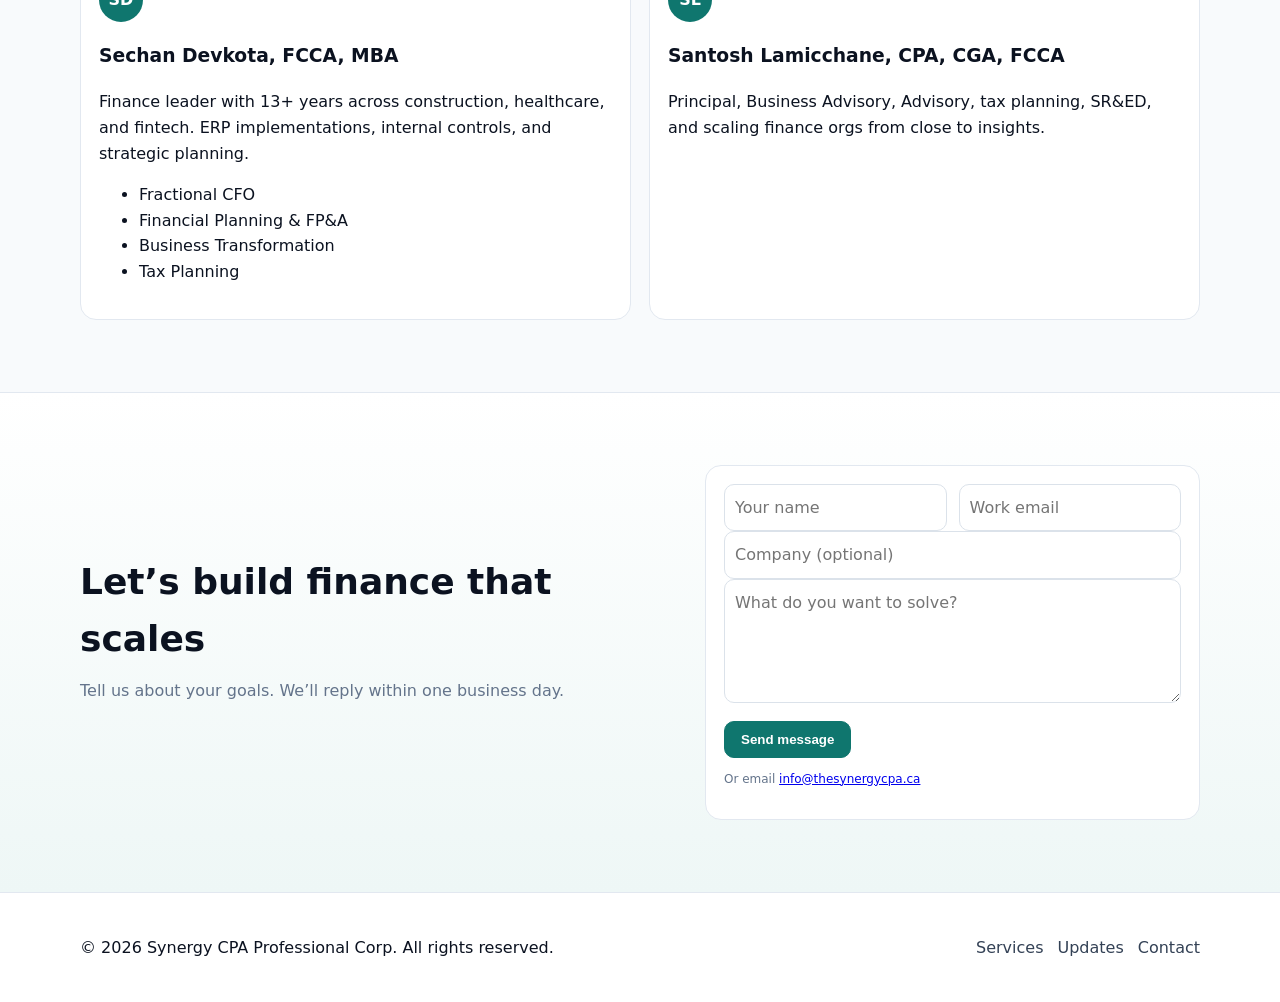
==== commit b72d1675: "Update index.html" ====
--- a/index.html
+++ b/index.html
@@ -137,8 +137,8 @@
     <div class="container">
       <h2 class="section-title">Industries we understand</h2>
       <div class="pill-grid">
+        <span class="pill">Fin-Tech / Tech Companies
         <span class="pill">Construction & Real Estate</span>
-        <span class="pill">Technology / SaaS</span>
         <span class="pill">Healthcare</span>
         <span class="pill">Professional Services</span>
         <span class="pill">E-commerce</span>
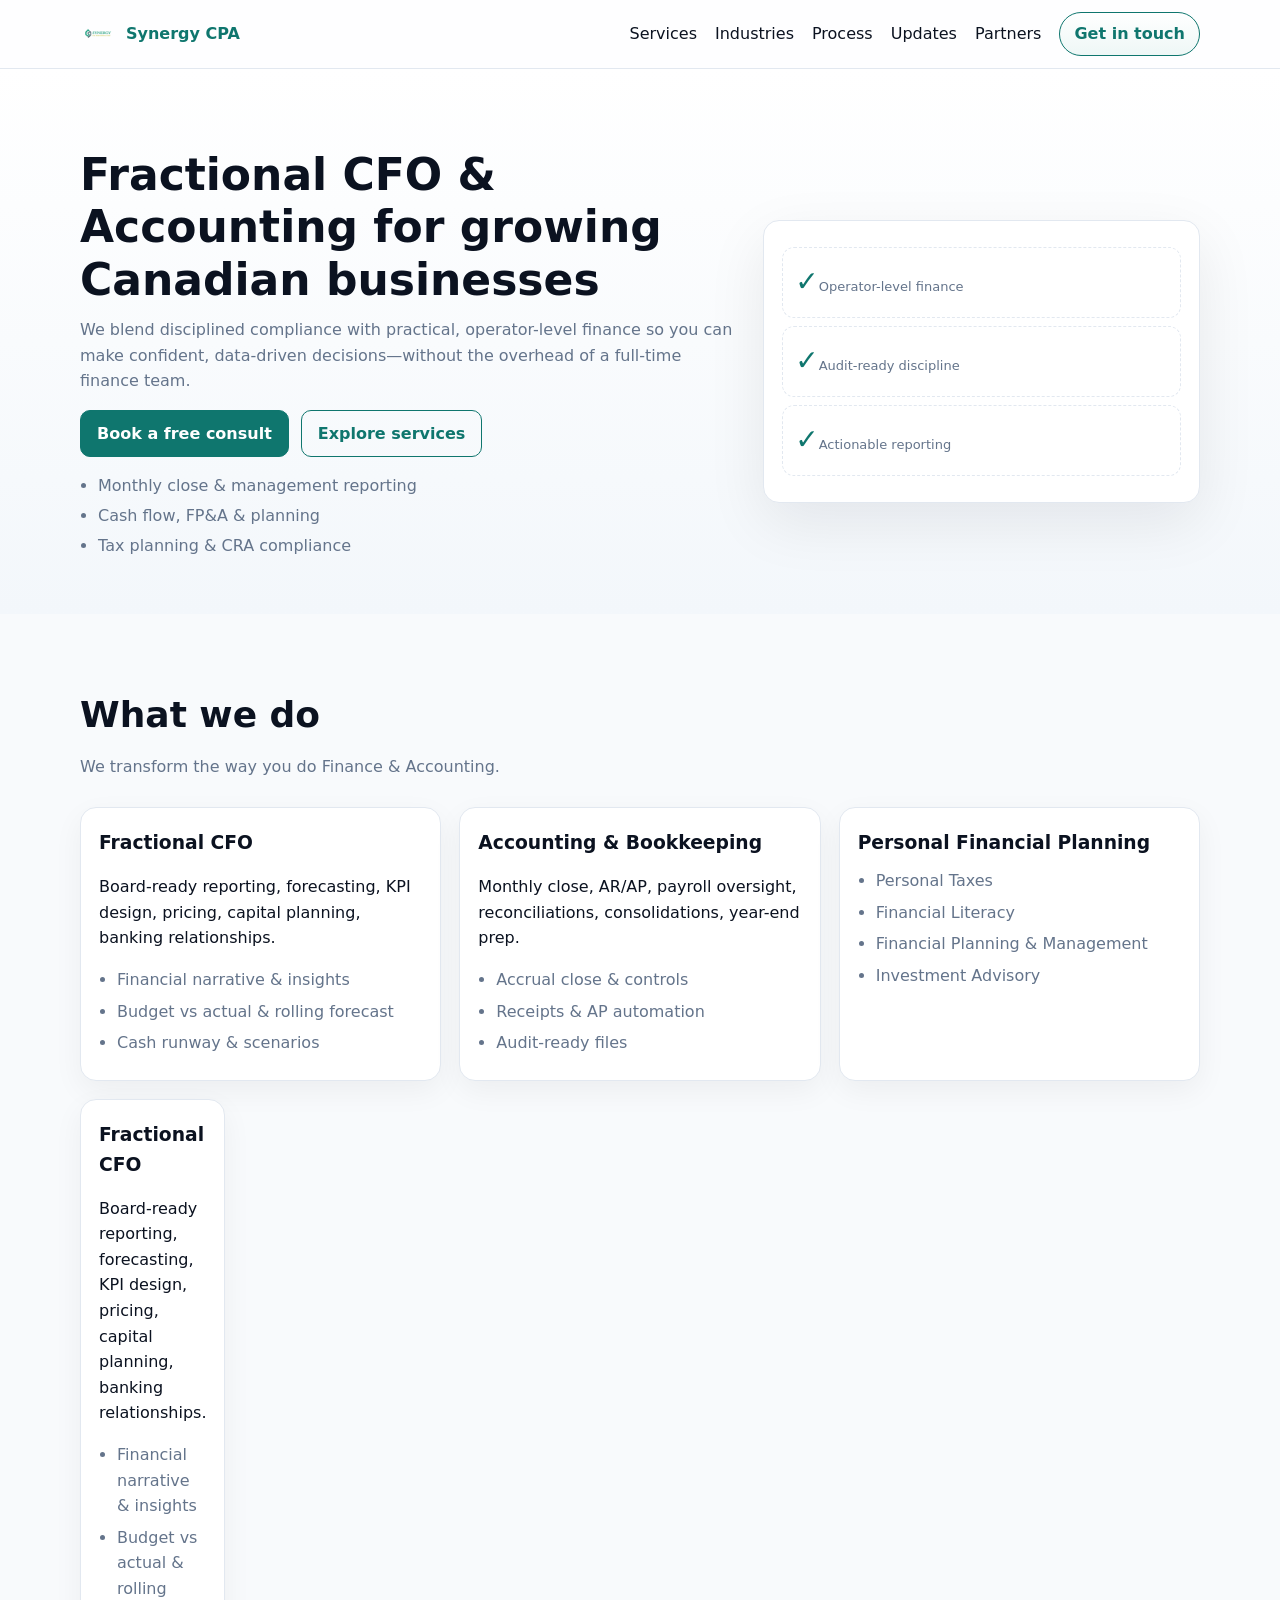
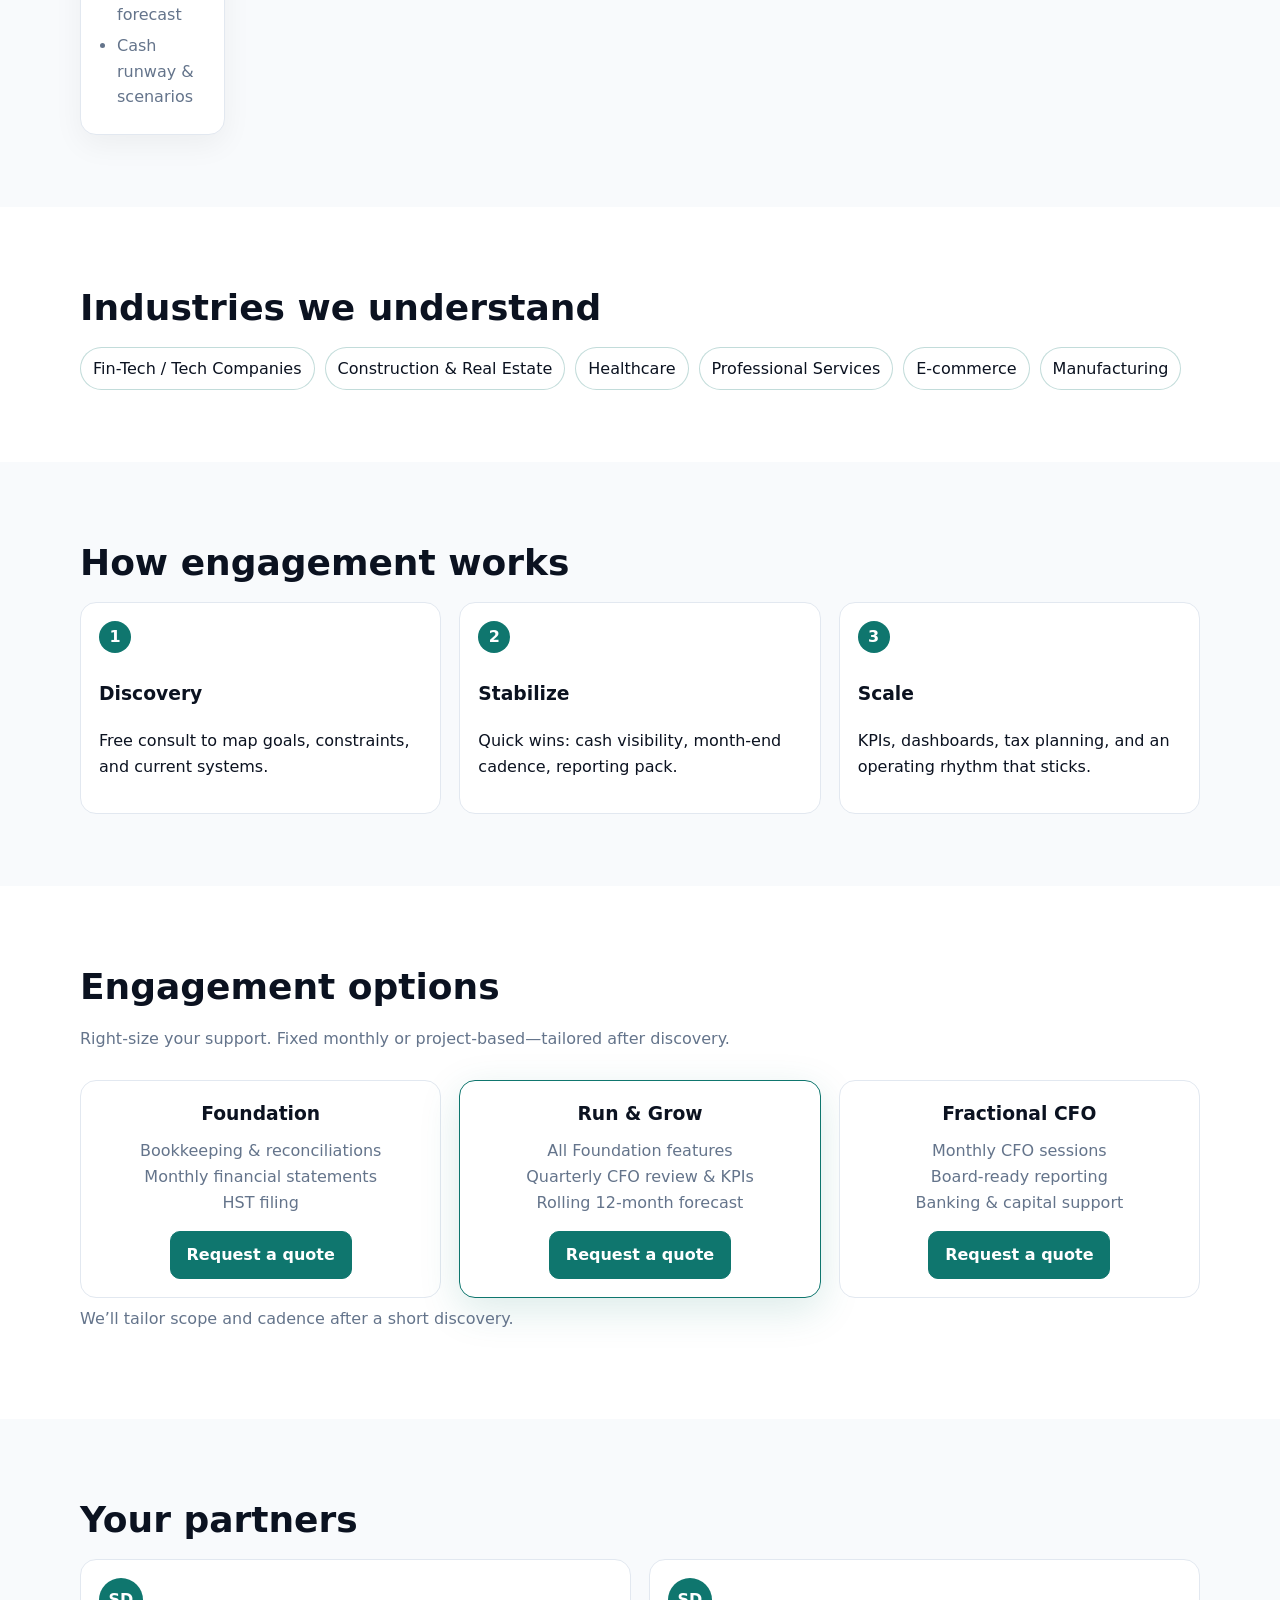
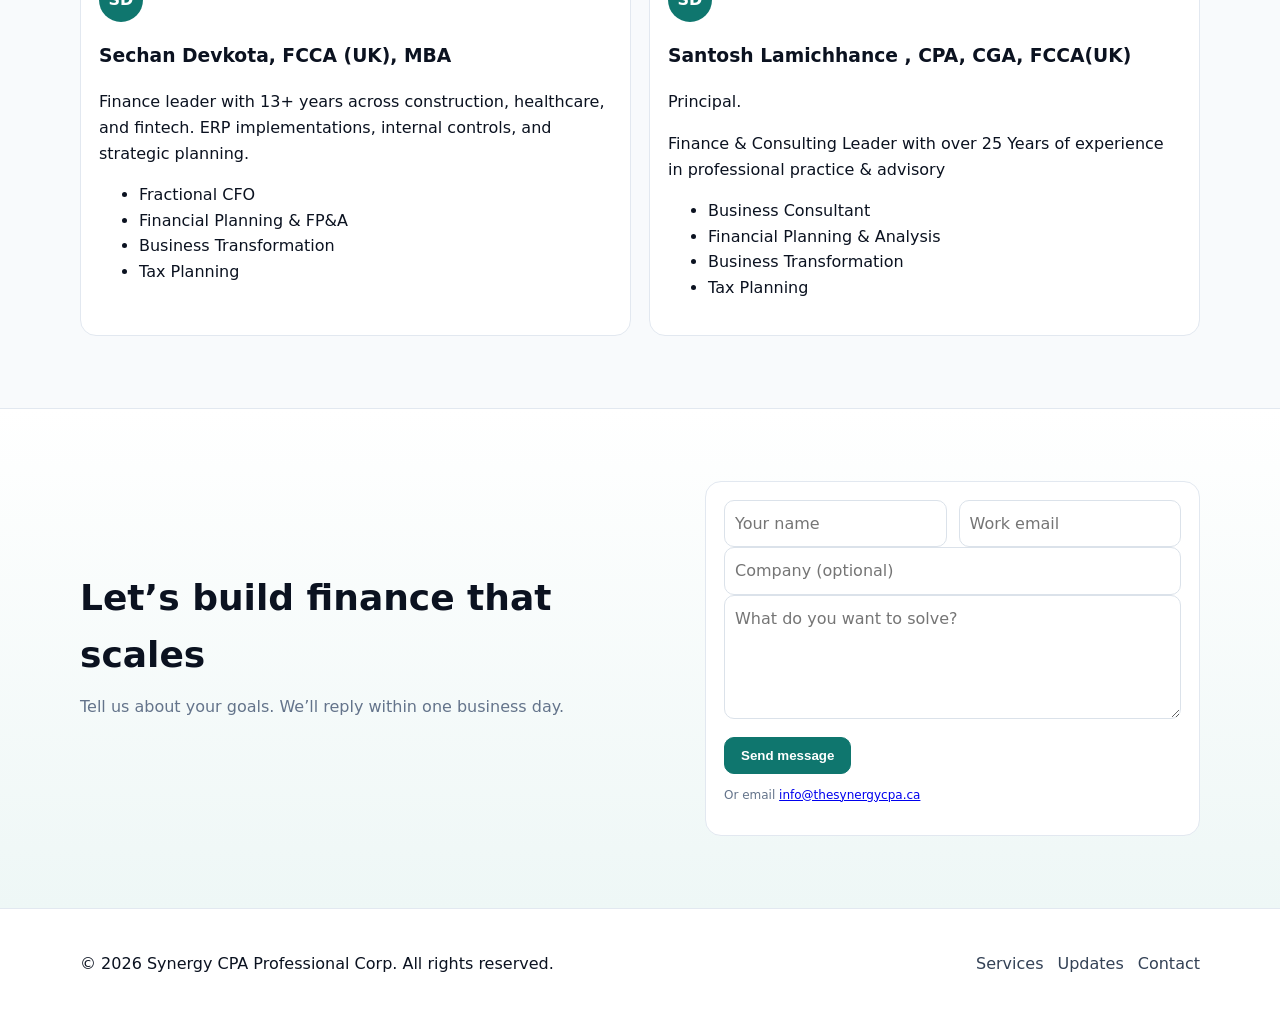
==== commit 98b9a100: "Update index.html" ====
--- a/index.html
+++ b/index.html
@@ -137,7 +137,7 @@
     <div class="container">
       <h2 class="section-title">Industries we understand</h2>
       <div class="pill-grid">
-        <span class="pill">Fin-Tech / Tech Companies
+        <span class="pill">Fin-Tech / Tech Companies</span>
         <span class="pill">Construction & Real Estate</span>
         <span class="pill">Healthcare</span>
         <span class="pill">Professional Services</span>
@@ -165,7 +165,7 @@
         <div class="step">
           <span class="step-num">3</span>
           <h3>Scale</h3>
-          <p>KPIs, dashboards, tax planning, and operating rhythm that sticks.</p>
+          <p>KPIs, dashboards, tax planning, and an operating rhythm that sticks.</p>
         </div>
       </div>
     </div>
@@ -219,7 +219,7 @@
       <div class="partners">
         <div class="partner">
           <div class="avatar initials">SD</div>
-          <h3>Sechan Devkota, FCCA, MBA</h3>
+          <h3>Sechan Devkota, FCCA (UK), MBA</h3>
           <p>Finance leader with 13+ years across construction, healthcare, and fintech. ERP implementations, internal controls, and strategic planning.</p>
           <ul class="checklist">
             <li>Fractional CFO</li>
@@ -229,9 +229,15 @@
           </ul>
         </div>
         <div class="partner">
-          <div class="avatar initials">SL</div>
-          <h3>Santosh Lamicchane, CPA, CGA, FCCA</h3>
-          <p>Principal, Business Advisory, Advisory, tax planning, SR&ED, and scaling finance orgs from close to insights.</p>
+          <div class="avatar initials">SD</div>
+          <h3>Santosh Lamichhance , CPA, CGA, FCCA(UK)</h3>
+          <p>Principal.</p>
+          <p>Finance & Consulting Leader with over 25 Years of experience in professional practice & advisory</p>
+          <ul class="checklist">
+            <li>Business Consultant</li>
+            <li>Financial Planning & Analysis </li>
+            <li>Business Transformation</li>
+            <li>Tax Planning</li>
         </div>
       </div>
     </div>
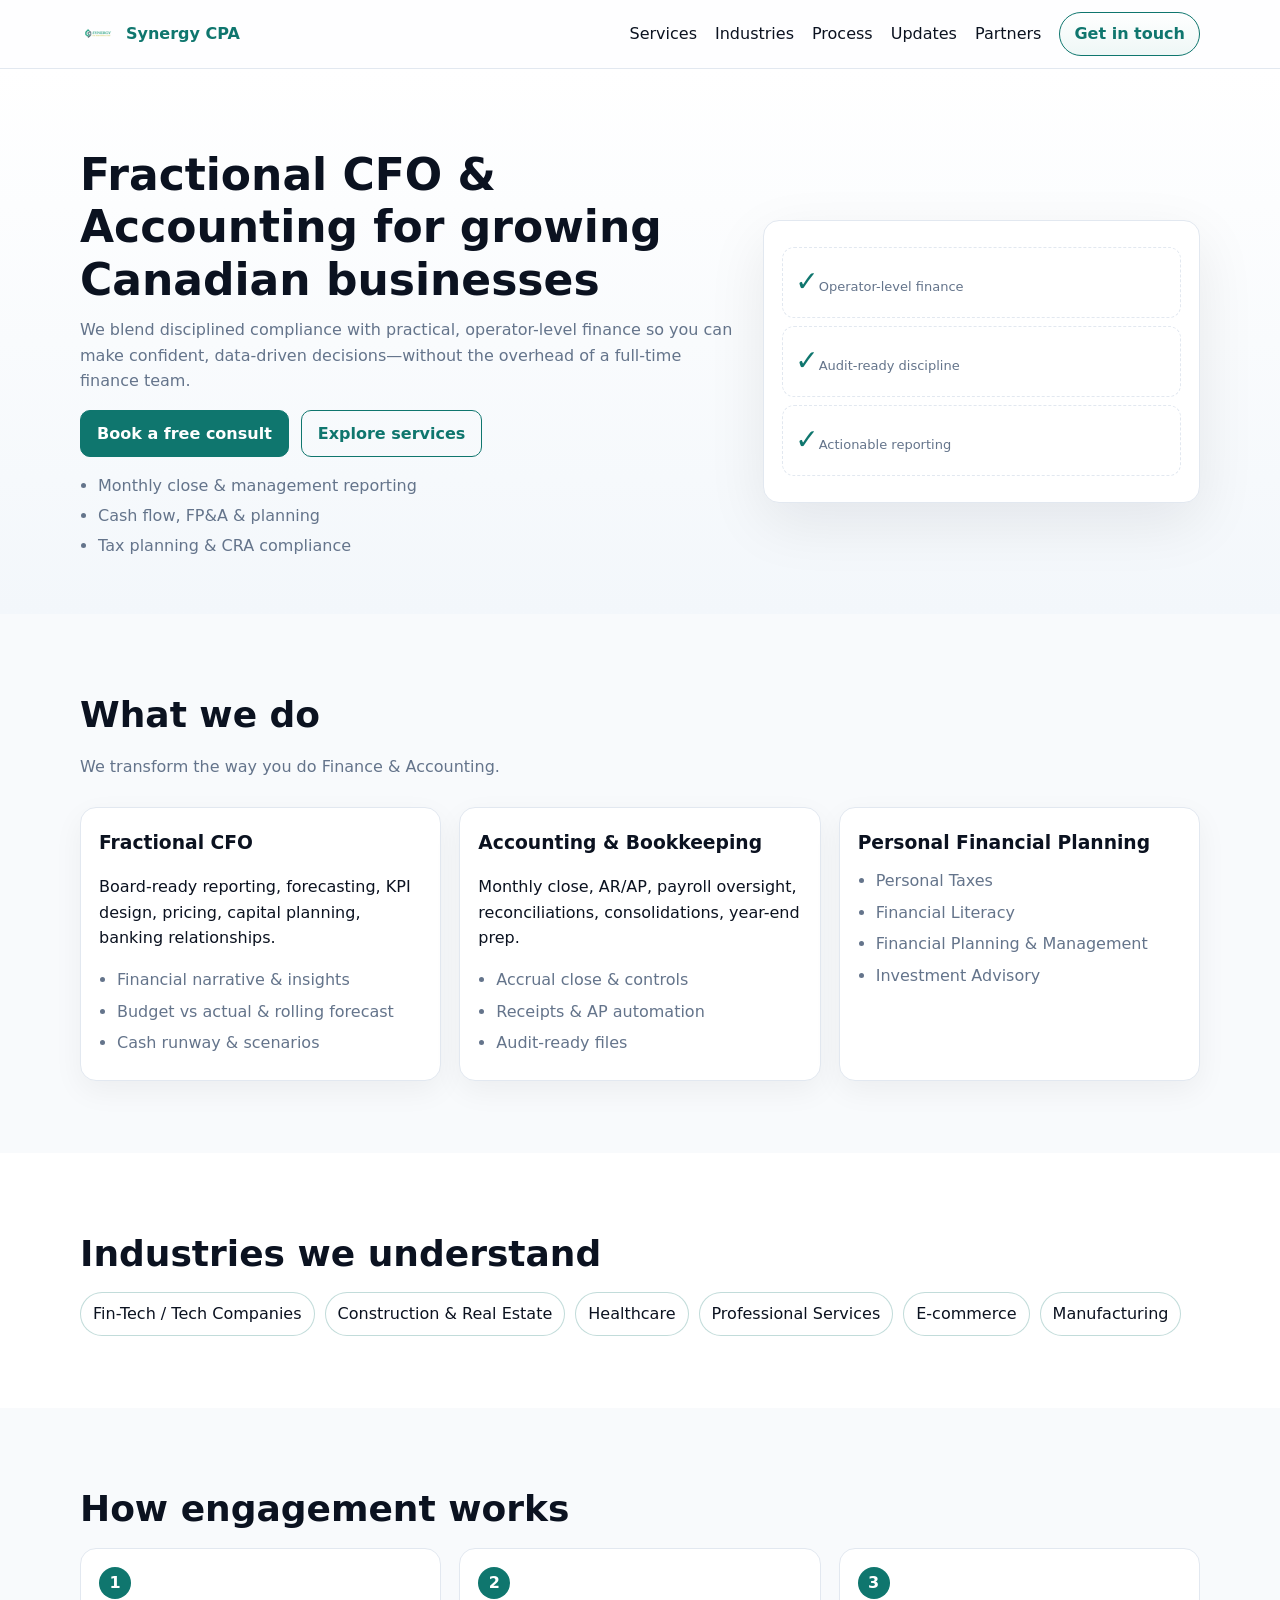
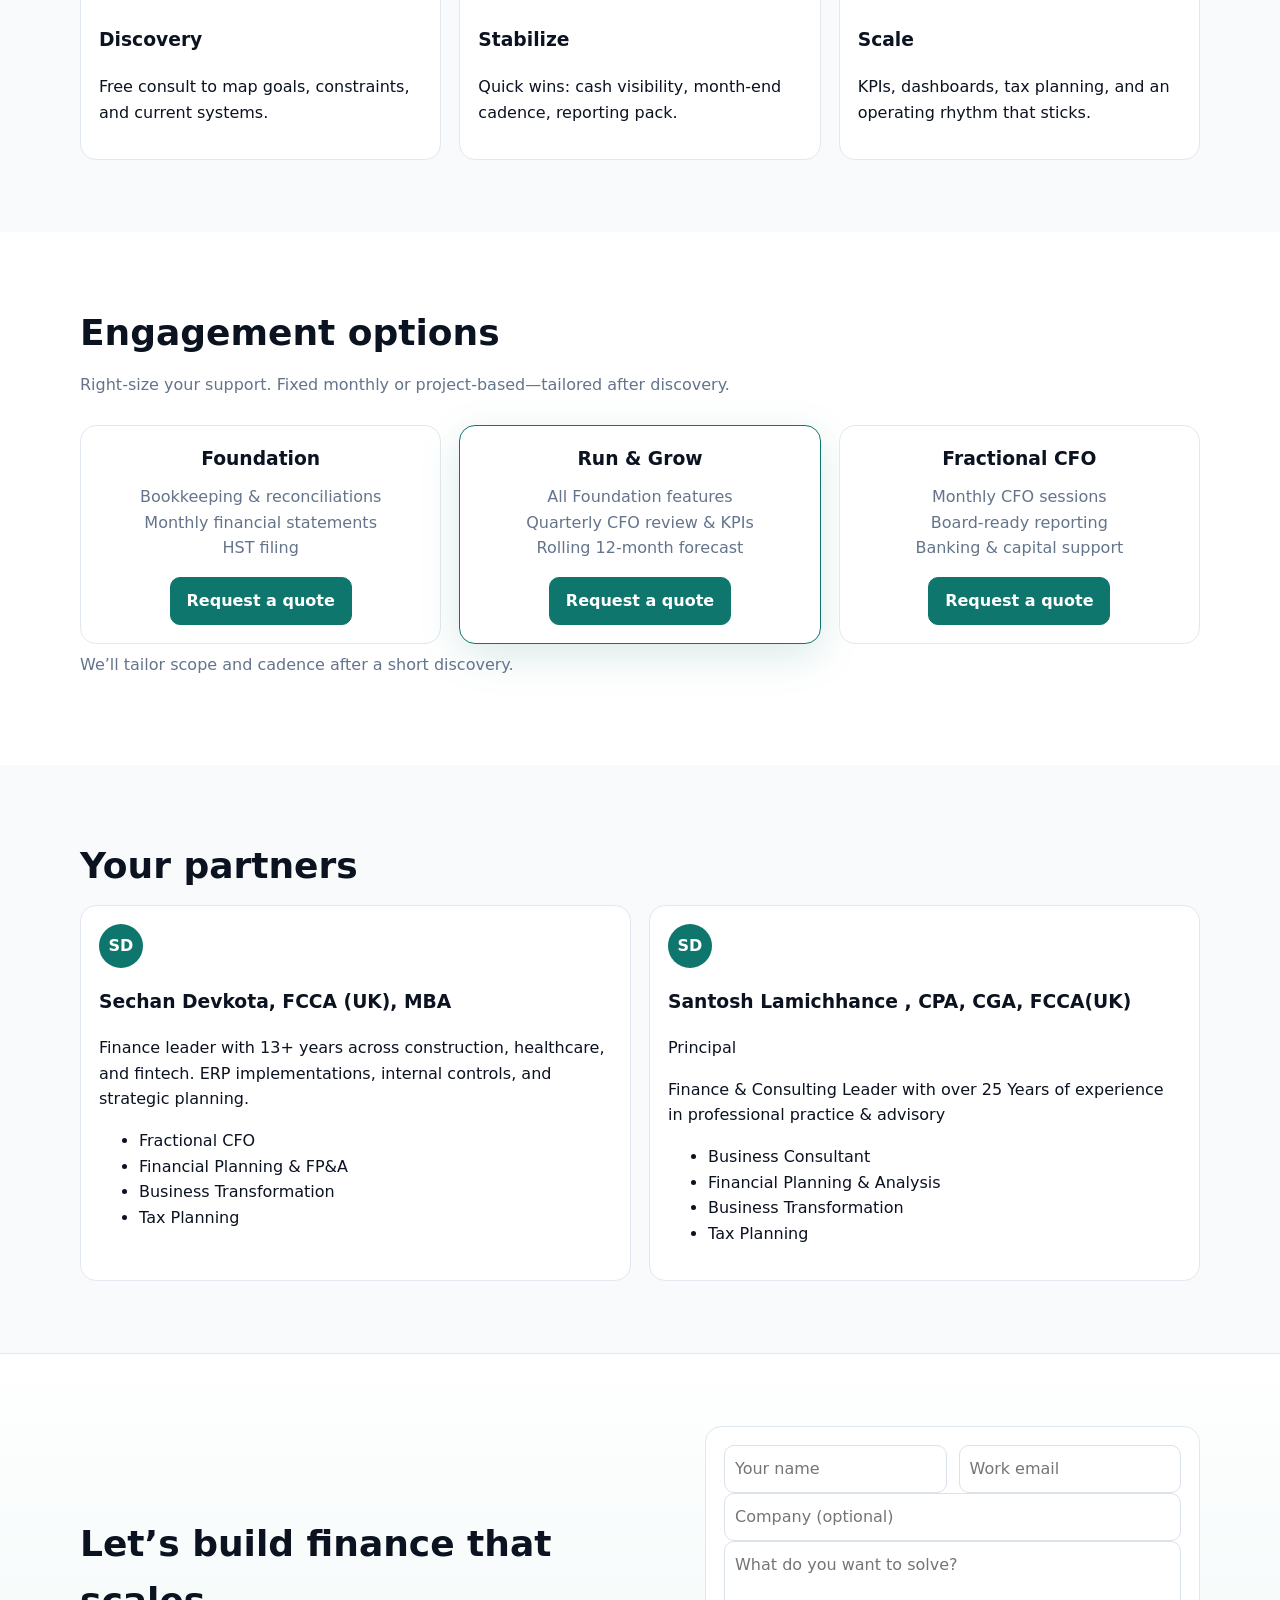
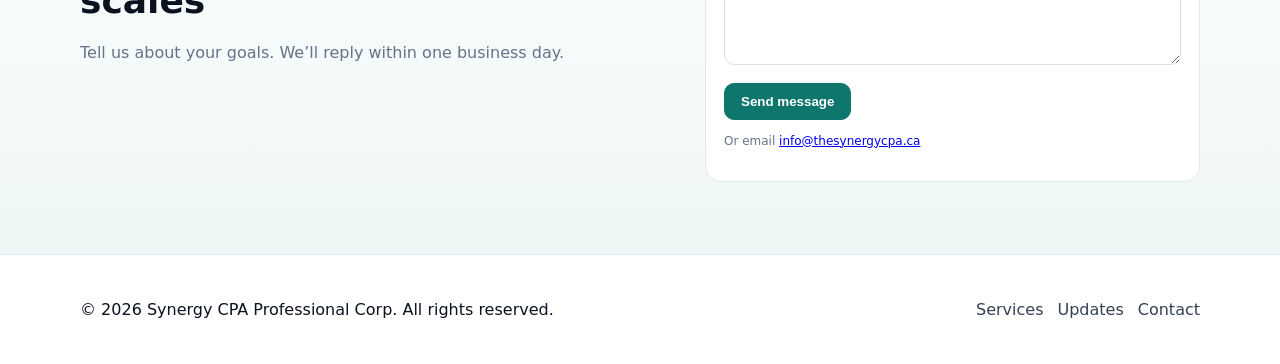
==== commit 2918f930: "Update index.html" ====
--- a/index.html
+++ b/index.html
@@ -117,17 +117,6 @@
              <li>Investment Advisory</li>
           </ul>
         </article>
-
-    <div class="cards">
-        <article class="card">
-          <h3>Fractional CFO</h3>
-          <p>Board-ready reporting, forecasting, KPI design, pricing, capital planning, banking relationships.</p>
-          <ul class="checklist">
-            <li>Financial narrative & insights</li>
-            <li>Budget vs actual & rolling forecast</li>
-            <li>Cash runway & scenarios</li>
-          </ul>
-        </article>
       </div>
     </div>
   </section>
@@ -231,7 +220,7 @@
         <div class="partner">
           <div class="avatar initials">SD</div>
           <h3>Santosh Lamichhance , CPA, CGA, FCCA(UK)</h3>
-          <p>Principal.</p>
+          <p>Principal</p>
           <p>Finance & Consulting Leader with over 25 Years of experience in professional practice & advisory</p>
           <ul class="checklist">
             <li>Business Consultant</li>
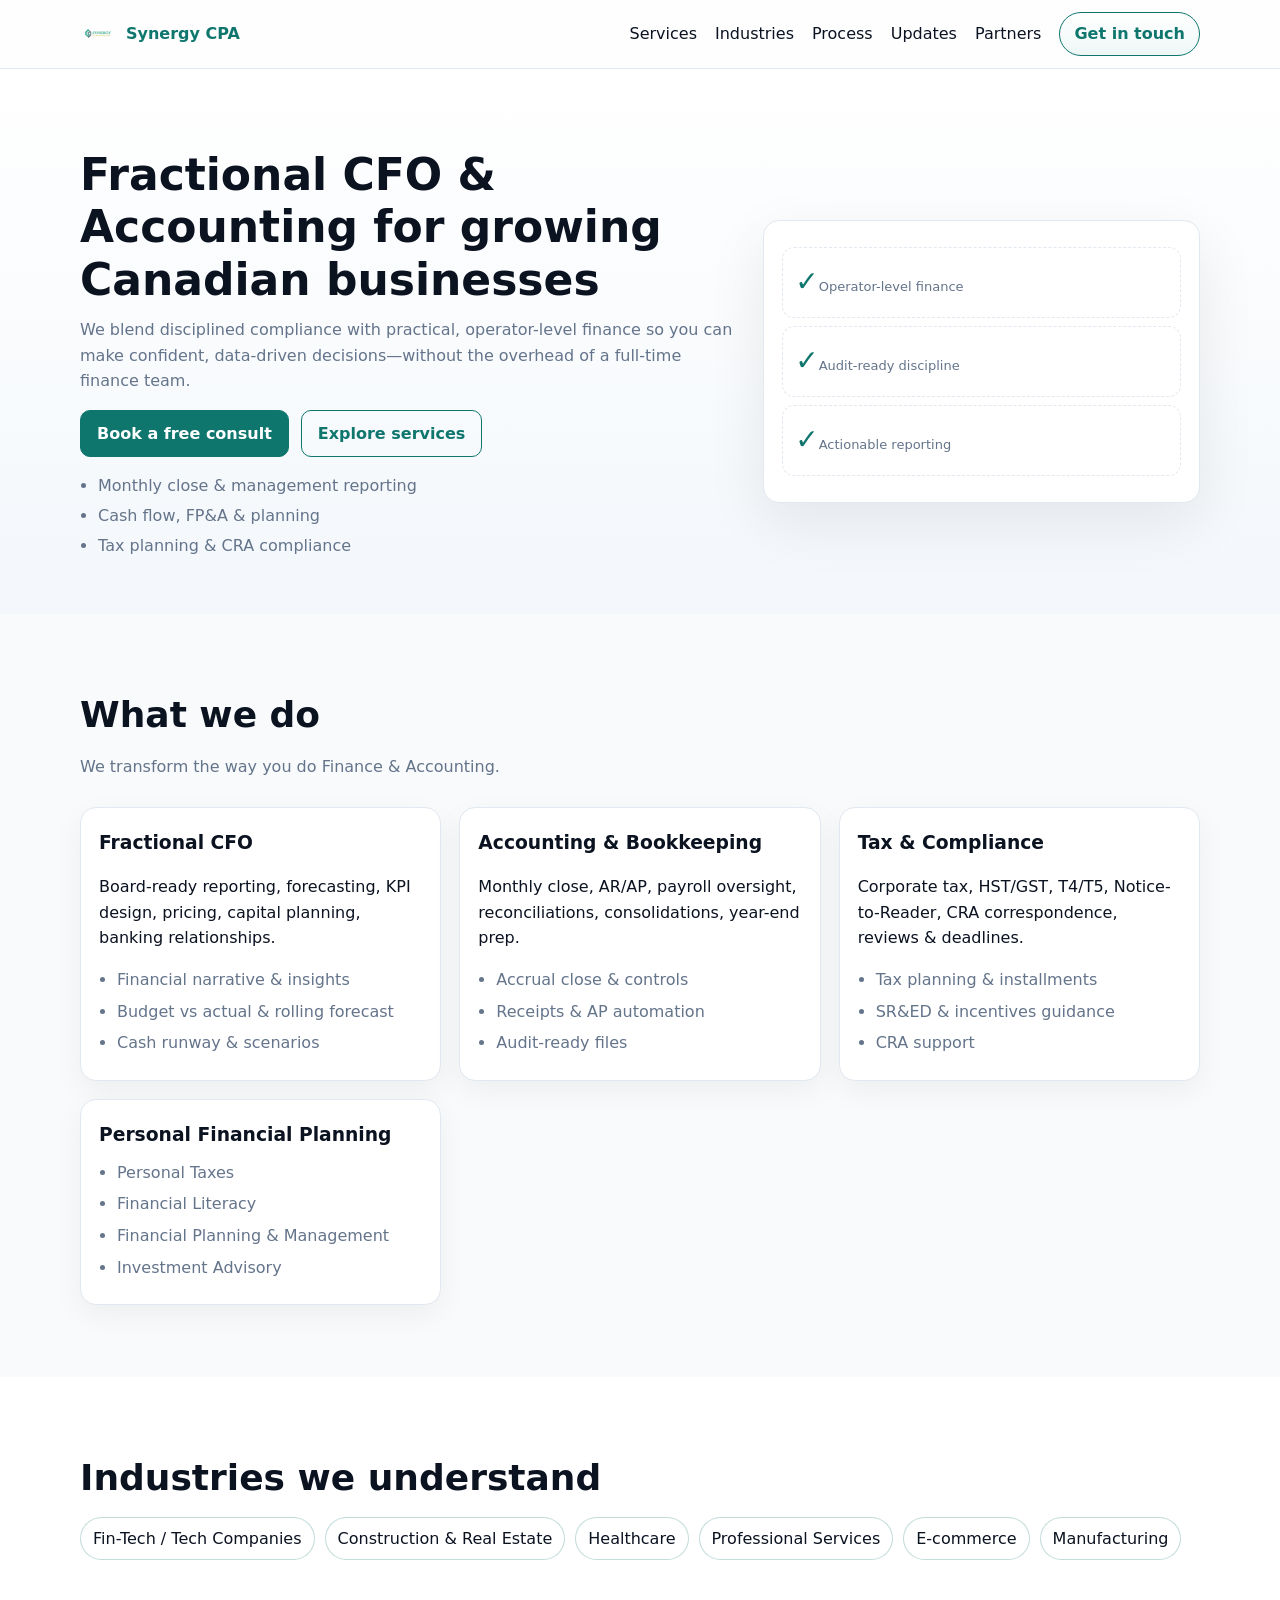
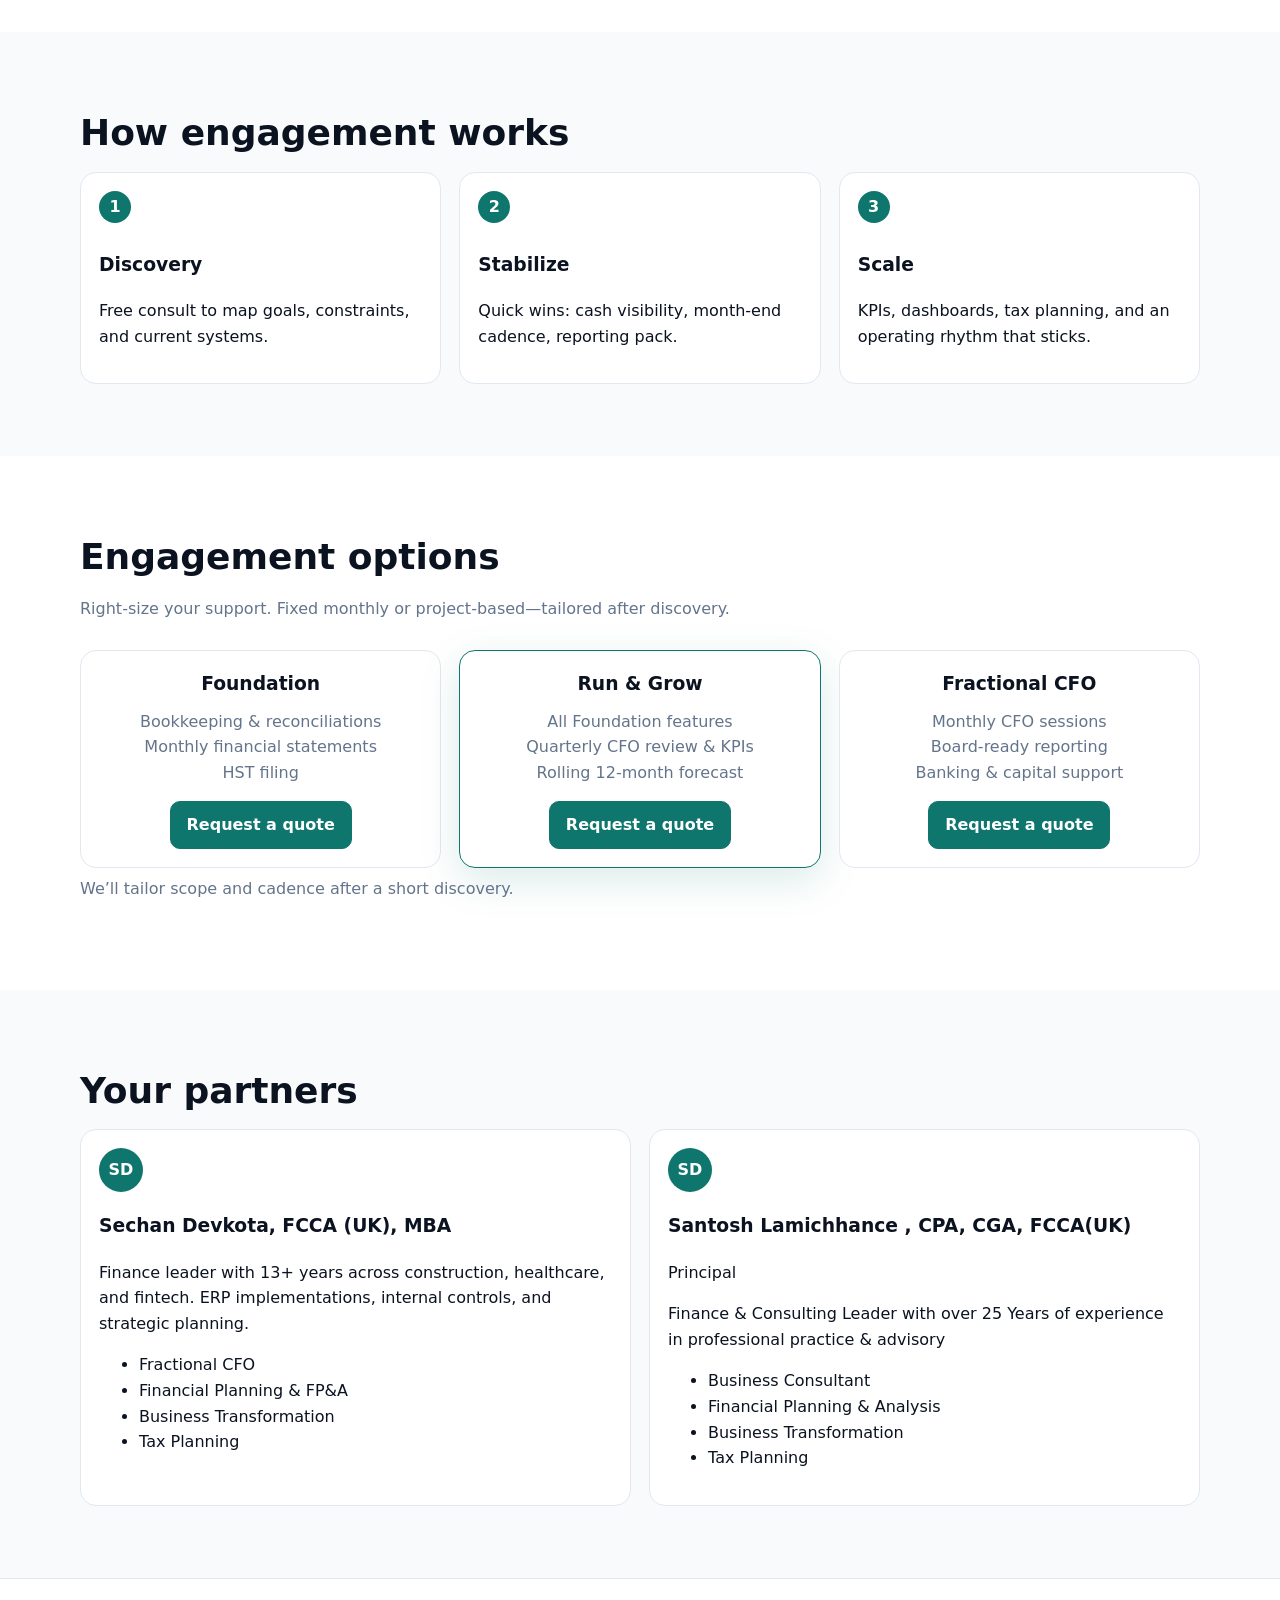
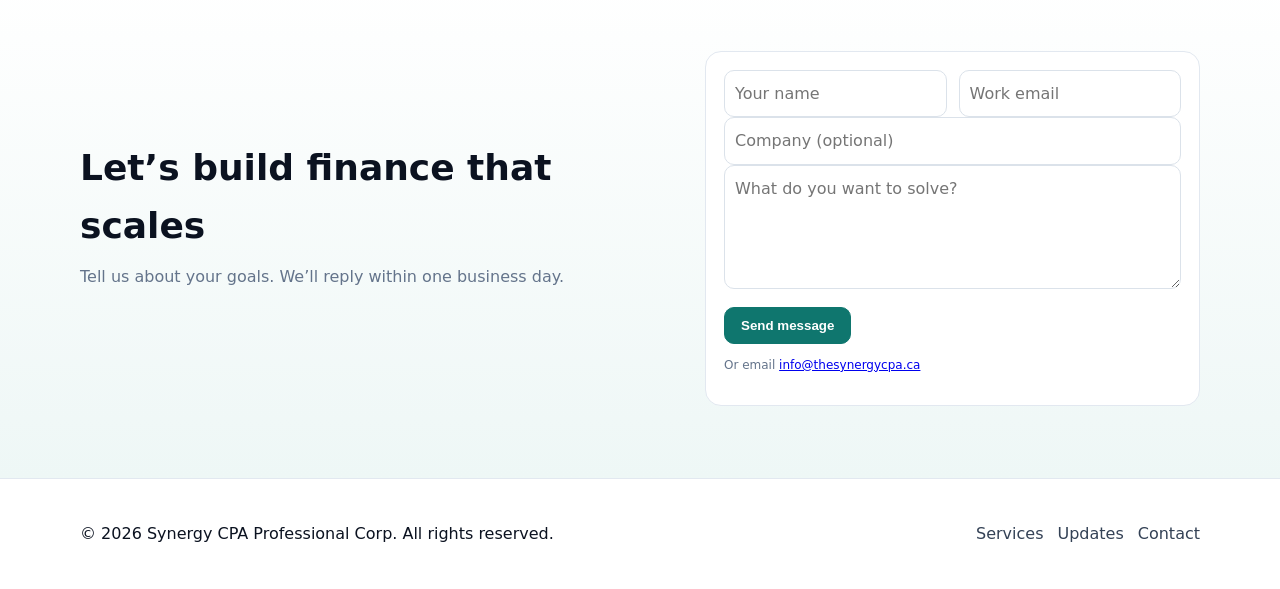
==== commit 47156673: "Update index.html" ====
--- a/index.html
+++ b/index.html
@@ -109,6 +109,16 @@
         </article>
 
         <article class="card">
+          <h3>Tax & Compliance</h3>
+          <p>Corporate tax, HST/GST, T4/T5, Notice-to-Reader, CRA correspondence, reviews & deadlines.</p>
+          <ul class="checklist">
+            <li>Tax planning & installments</li>
+            <li>SR&ED & incentives guidance</li>
+            <li>CRA support</li>
+          </ul>
+        </article>
+
+          <article class="card">
           <h3>Personal Financial Planning</h3>
            <ul class="checklist">
             <li>Personal Taxes</li>
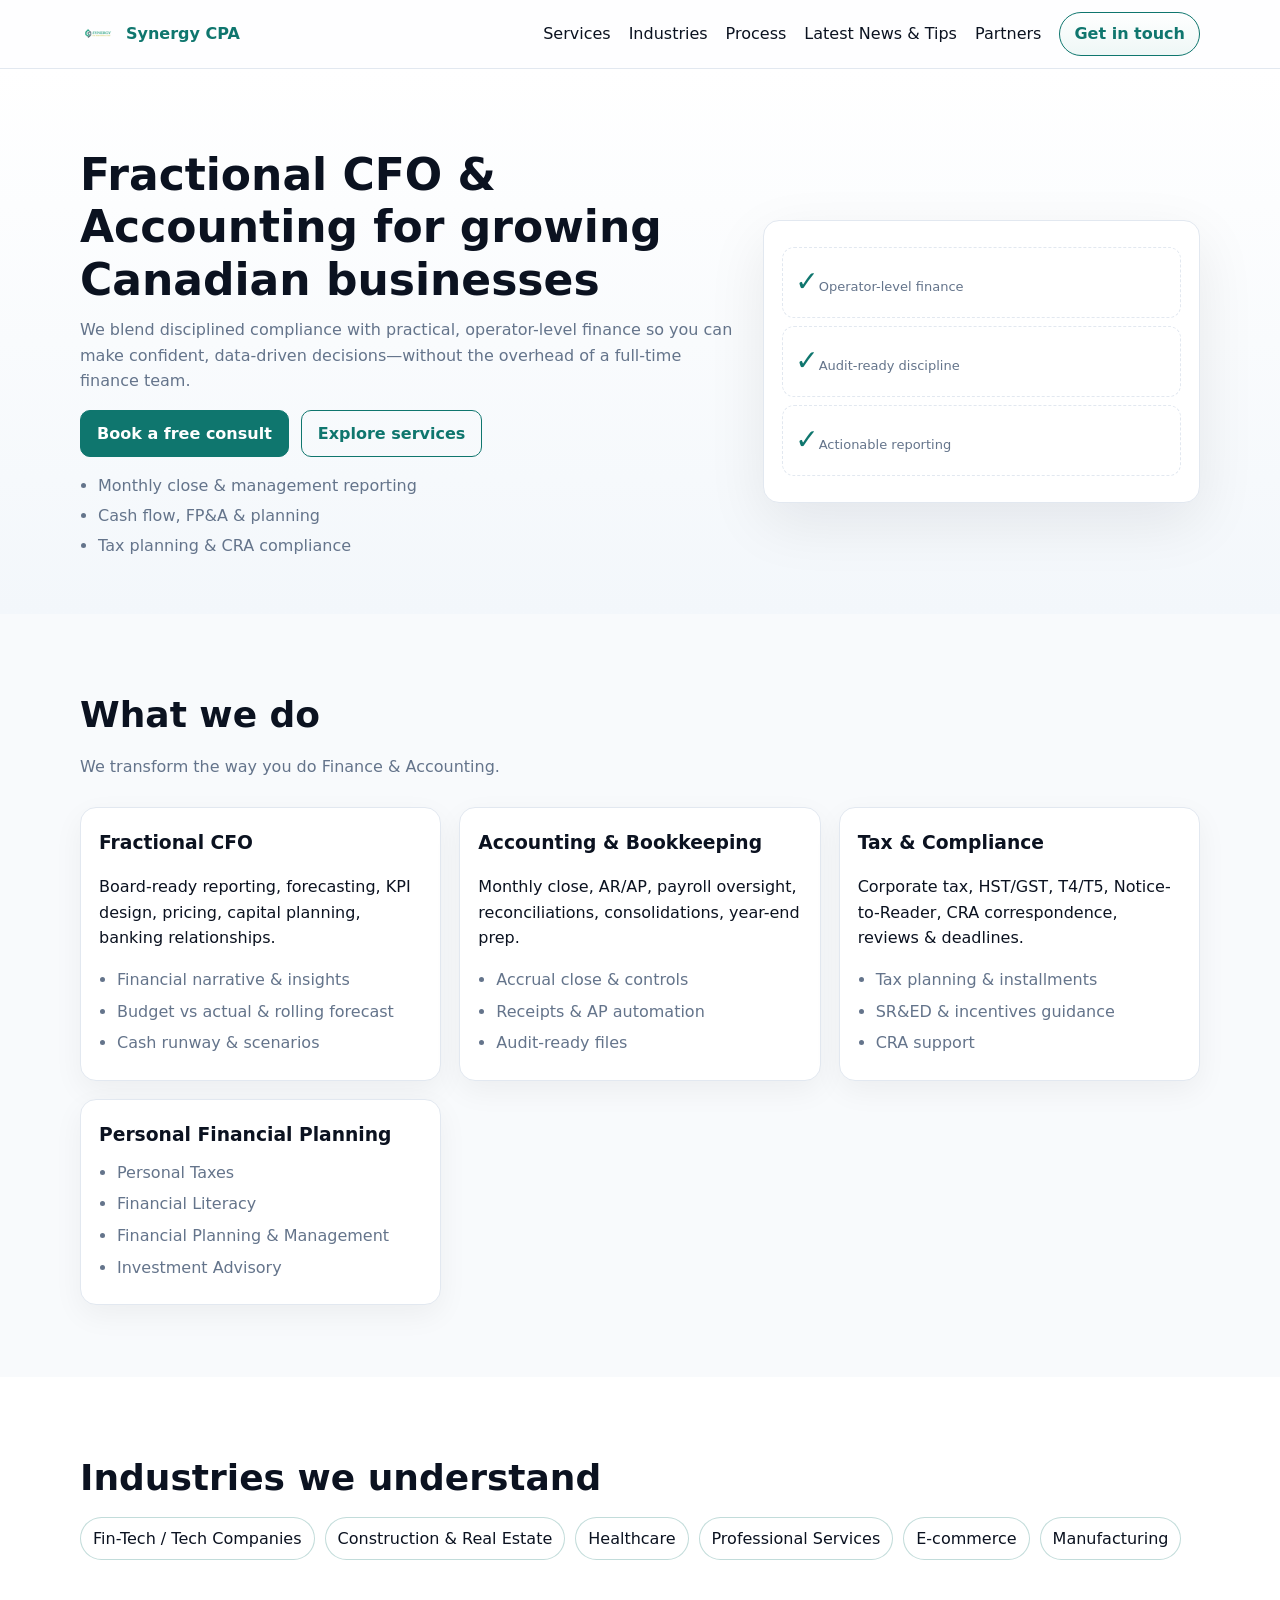
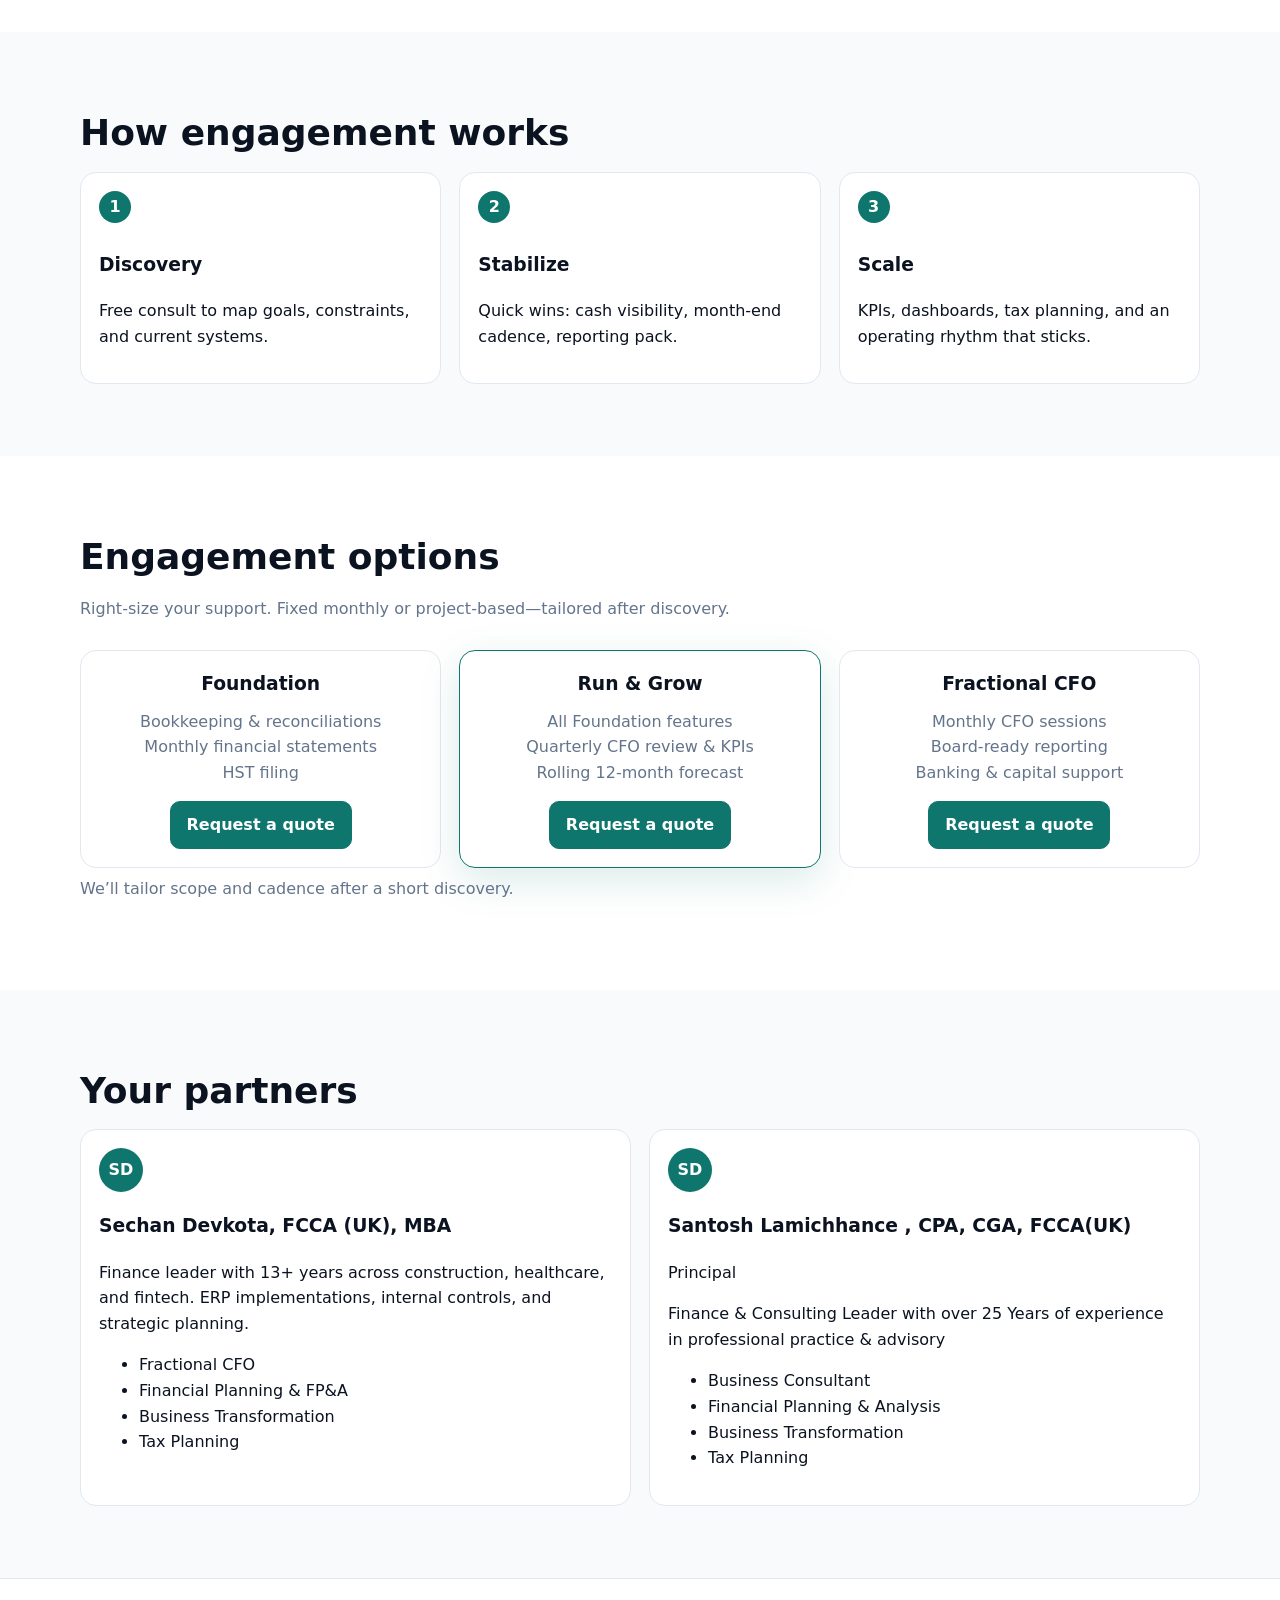
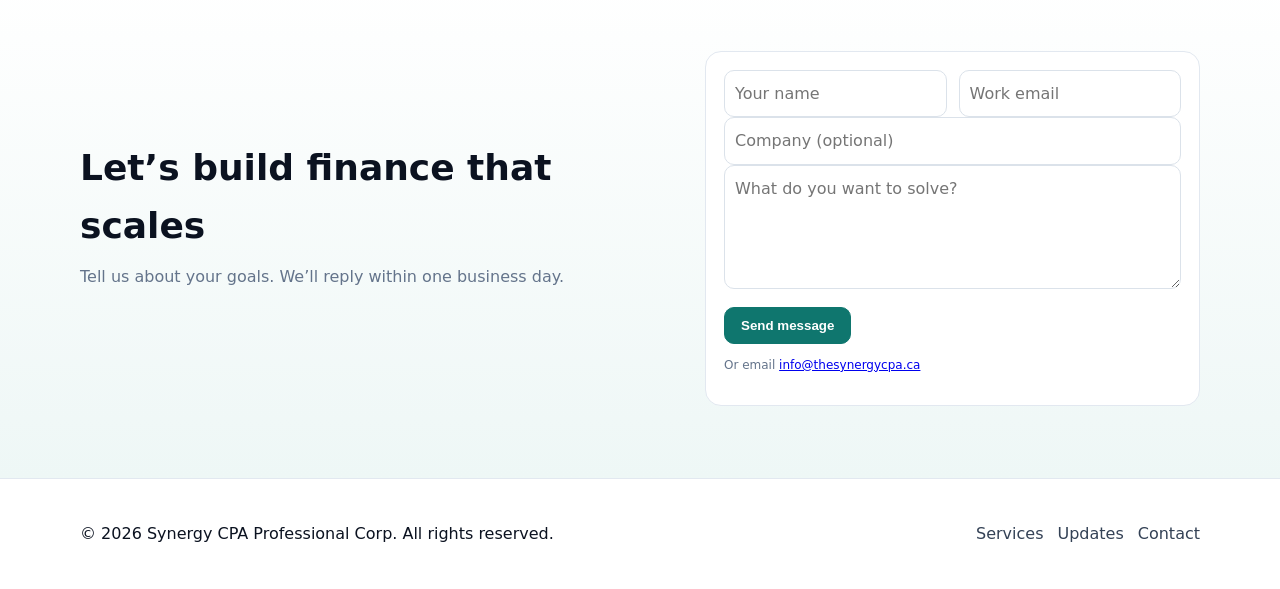
==== commit f535b524: "Update index.html" ====
--- a/index.html
+++ b/index.html
@@ -48,7 +48,7 @@
         <a href="#services">Services</a>
         <a href="#industries">Industries</a>
         <a href="#process">Process</a>
-        <a href="updates.html">Updates</a>
+        <a href=""latest-news-tips/index.html">Latest News & Tips</a>
         <a href="#about">Partners</a>
         <a class="cta" href="#contact">Get in touch</a>
       </nav>
